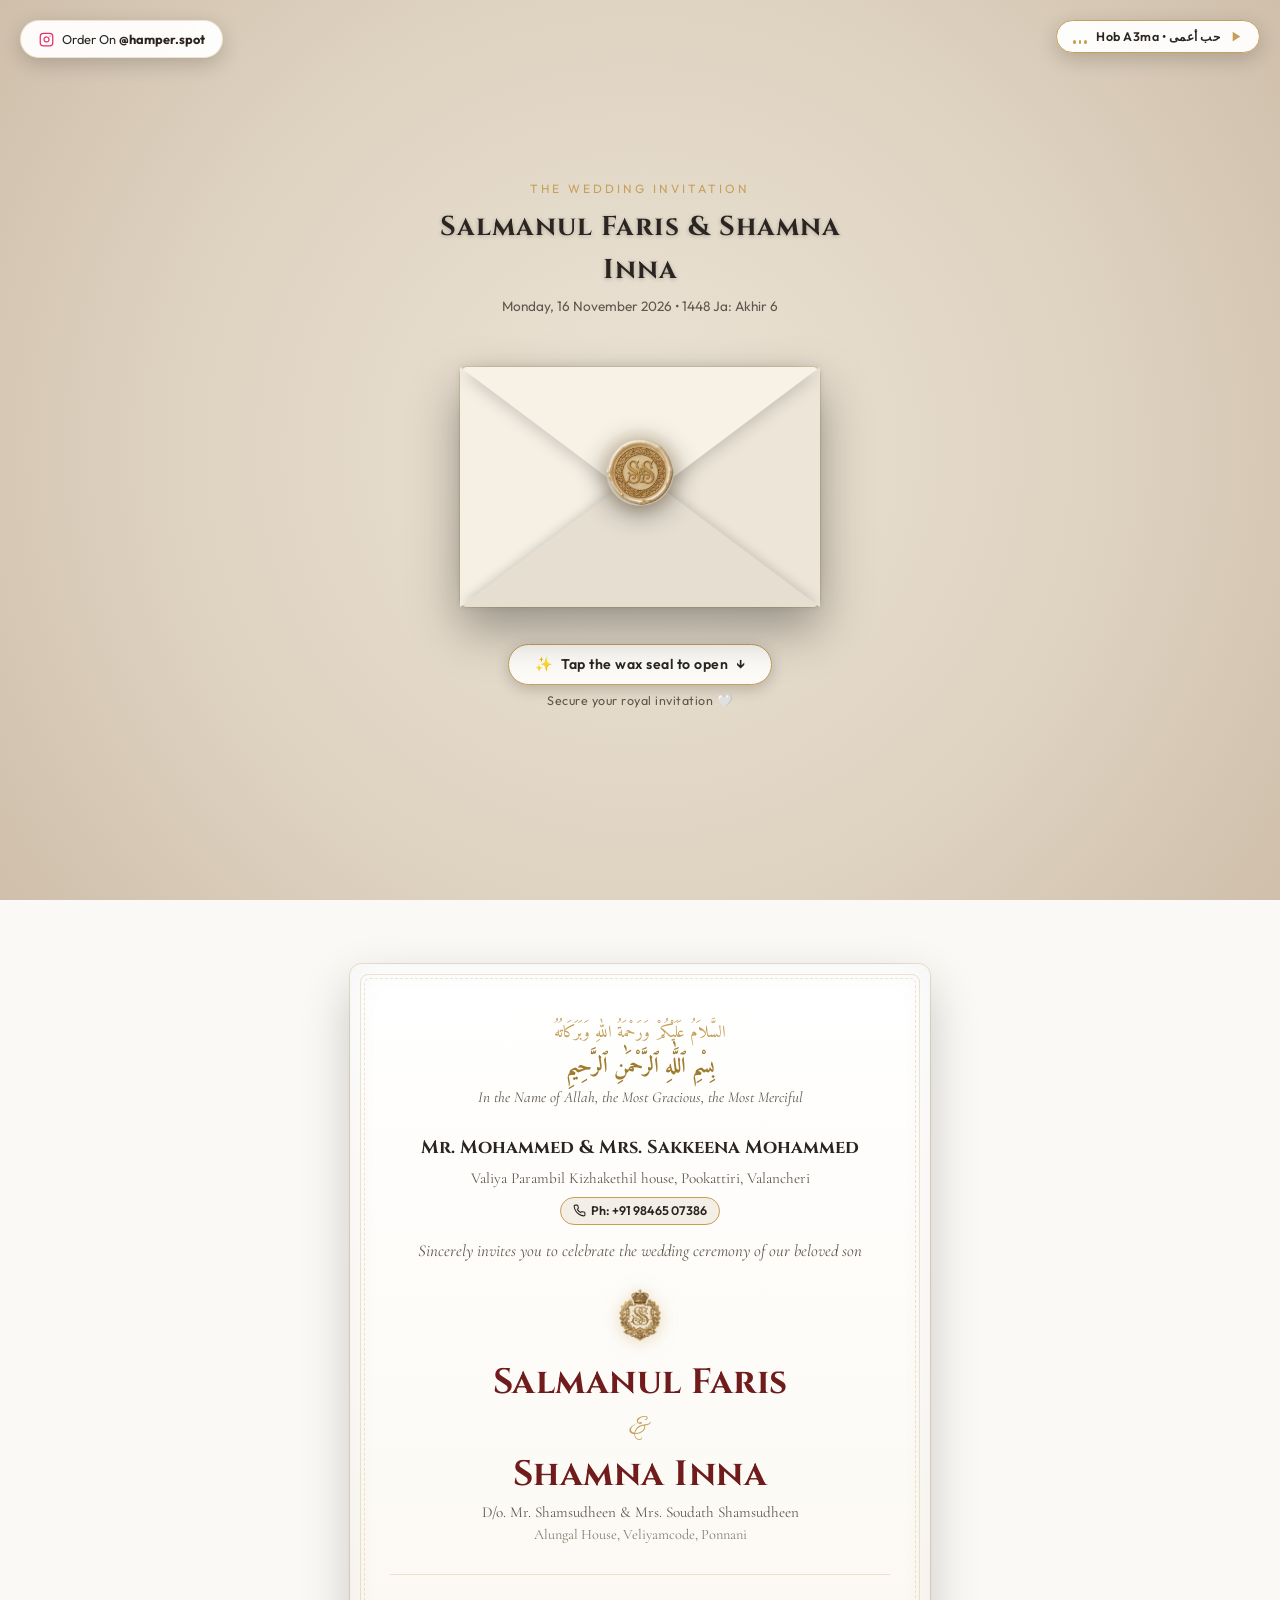
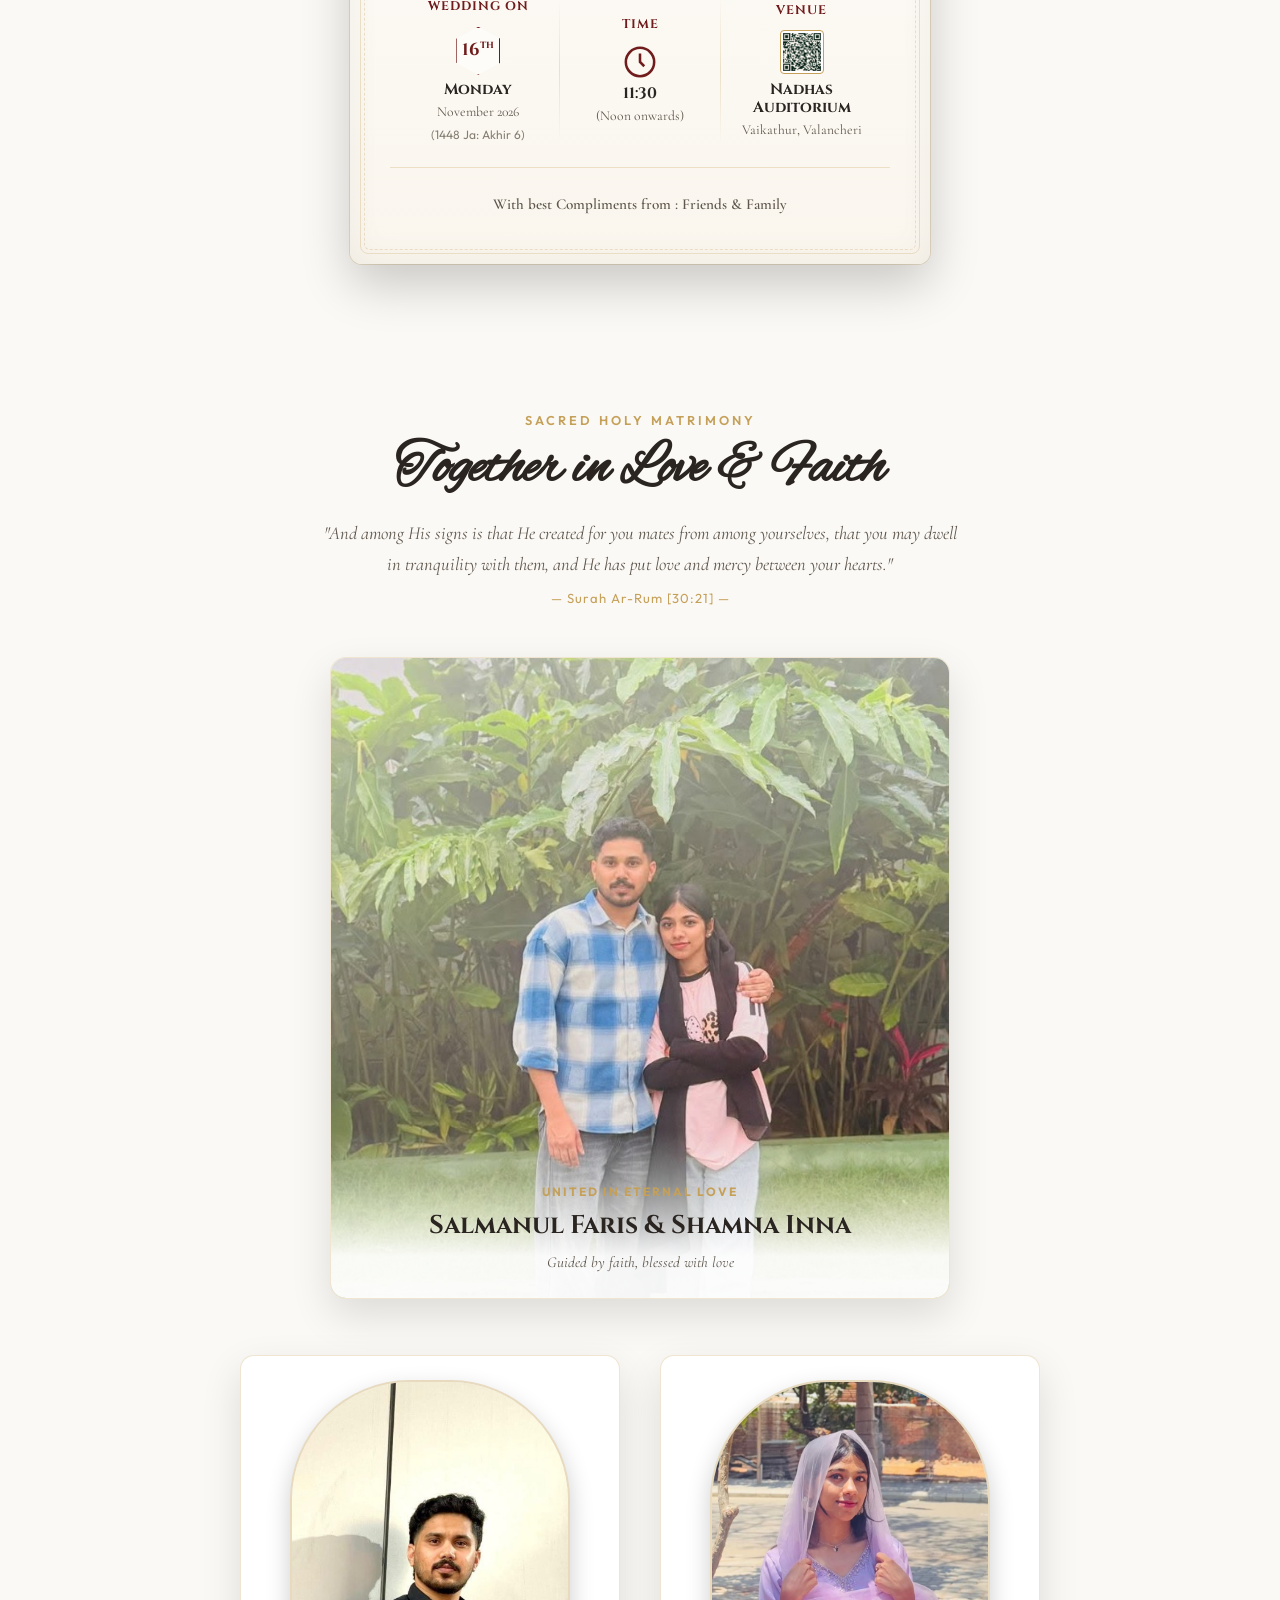
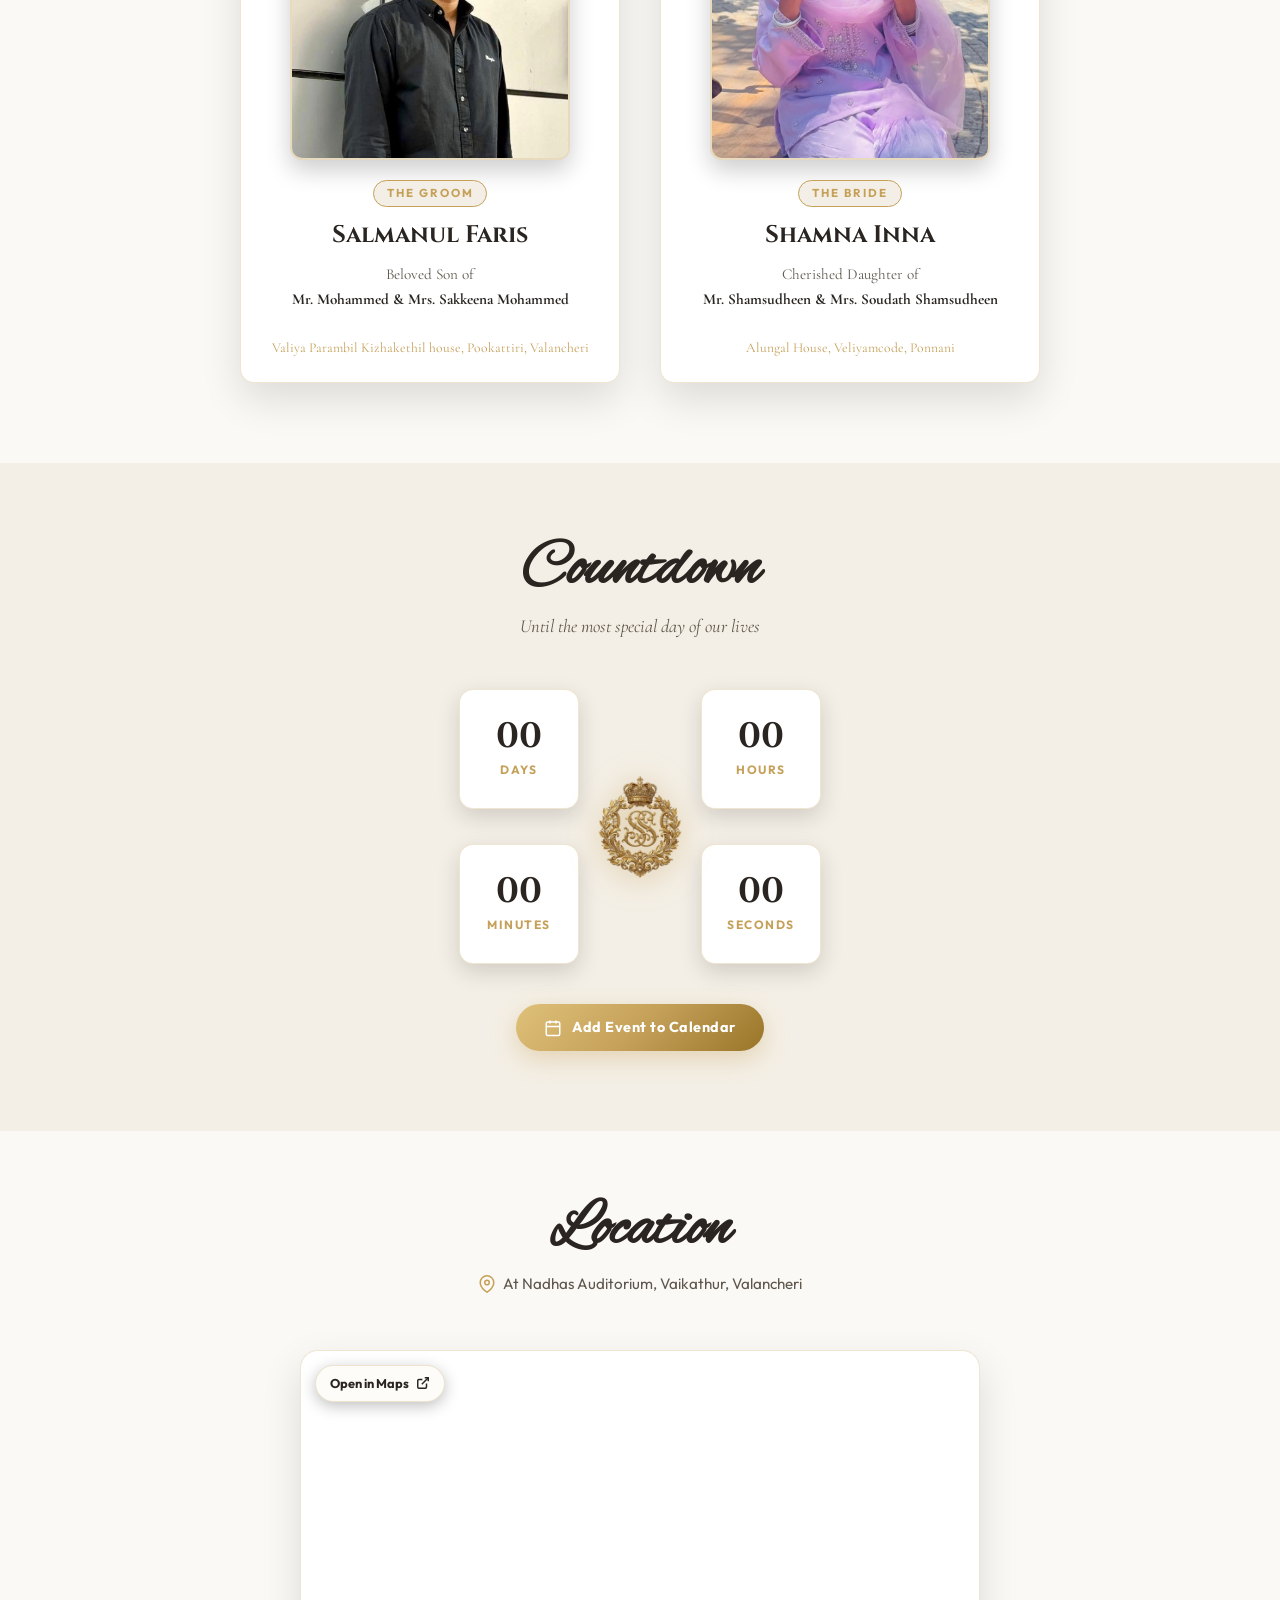
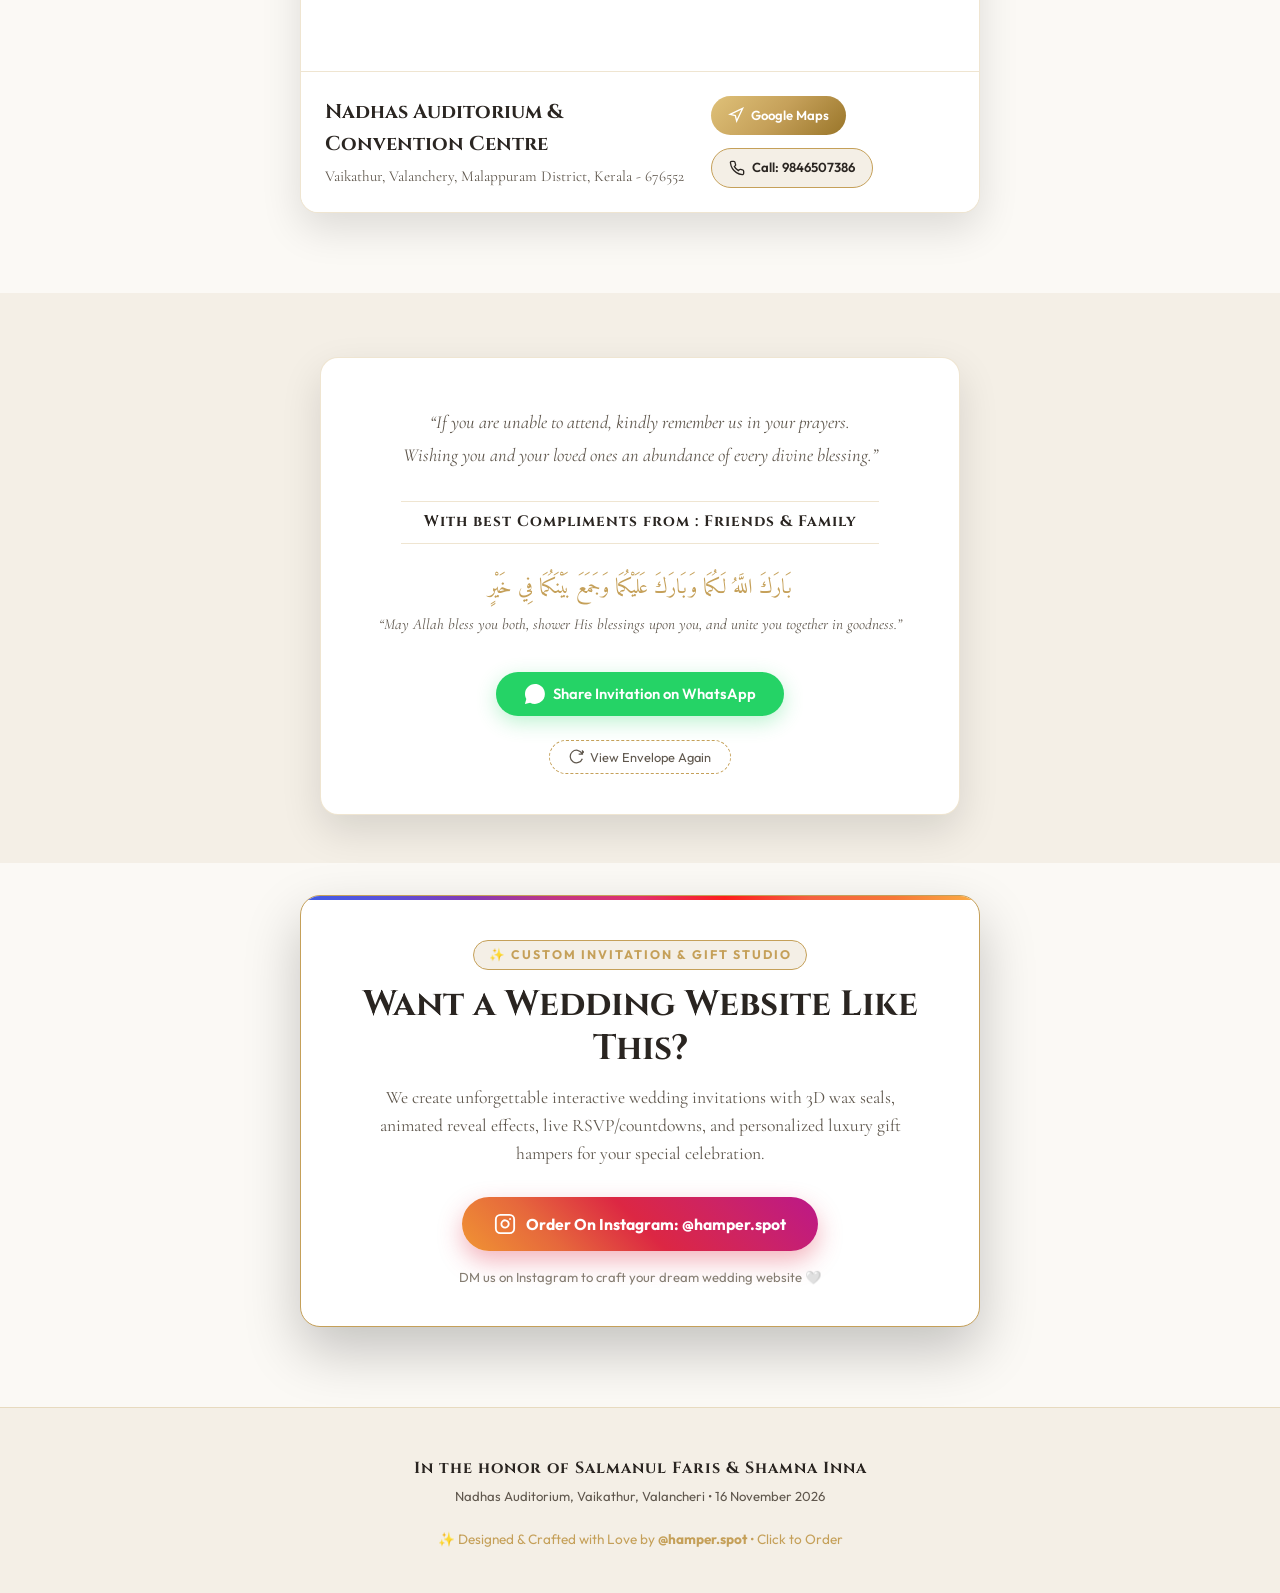
==== index.html @ 317e76af "Luxury Wedding Invitation - Salmanul Faris & Shamna Inna" ====
<!DOCTYPE html>
<html lang="en">
<head>
  <meta charset="UTF-8">
  <meta name="viewport" content="width=device-width, initial-scale=1.0">
  <title>Wedding Invitation | Salmanul Faris &amp; Shamna Inna</title>
  
  <!-- SEO & Social Sharing Meta Tags -->
  <meta name="description" content="You are cordially invited to celebrate the wedding ceremony of Salmanul Faris & Shamna Inna on Monday, 16 November 2026 at Nadhas Auditorium, Vaikathur, Valancheri.">
  <meta property="og:title" content="Wedding Invitation | Salmanul Faris & Shamna Inna">
  <meta property="og:description" content="Celebrate with us at Nadhas Auditorium, Vaikathur, Valancheri. Interactive envelope reveal, ceremony details, live countdown, and location directions.">
  <meta property="og:image" content="assets/images/couple.jpg">
  <meta property="og:type" content="website">

  <!-- Google Fonts Preconnect & Luxury Typography -->
  <link rel="preconnect" href="https://fonts.googleapis.com">
  <link rel="preconnect" href="https://fonts.gstatic.com" crossorigin>
  <link href="https://fonts.googleapis.com/css2?family=Alex+Brush&family=Amiri:ital,wght@0,400;0,700;1,400&family=Cinzel+Decorative:wght@400;700;900&family=Cinzel:wght@400;600;700;800;900&family=Cormorant+Garamond:ital,wght@0,400;0,500;0,600;0,700;1,400;1,600&family=Great+Vibes&family=Marcellus&family=Noto+Nastaliq+Urdu:wght@400;700&family=Outfit:wght@300;400;500;600;700&family=Pinyon+Script&display=swap" rel="stylesheet">

  <!-- Stylesheet -->
  <link rel="stylesheet" href="css/style.css">
</head>
<body>

  <!-- Floating Ambient Gold Shimmer Canvas -->
  <canvas id="particlesCanvas" aria-hidden="true"></canvas>

  <!-- Atmospheric Background Overlays (Warm Alabaster Linen Theme) -->
  <div class="ambient-backdrop" aria-hidden="true"></div>
  <div class="pattern-overlay" aria-hidden="true"></div>

  <!-- ==========================================================================
       1. REALISTIC 3D LUXURY ENVELOPE OPENING (MATCHING REEL DYKl_02oRou)
       ========================================================================== -->
  <div id="envelopeOverlay" class="envelope-overlay" role="dialog" aria-modal="true" aria-label="Interactive Wedding Envelope">
    <div class="envelope-stage">
      
      <!-- Subtle Floating Header Above Envelope -->
      <div class="envelope-top-prompt">
        <span class="envelope-tag">The Wedding Invitation</span>
        <h2 class="envelope-couple-names">Salmanul Faris &amp; Shamna Inna</h2>
        <p class="envelope-hijri-date">Monday, 16 November 2026 • 1448 Ja: Akhir 6</p>
      </div>

      <!-- 3D Envelope Wrapper -->
      <div class="envelope-wrapper" id="envelopeWrapper">
        <div class="envelope-box">
          <!-- Back Interior Lining -->
          <div class="envelope-lining">
            <div class="lining-pattern"></div>
          </div>

          <!-- The Inner Invitation Card (Peeks out & slides up when opened) -->
          <div class="envelope-card-slip" id="envelopeCardSlip">
            <div class="slip-crest">
              <img src="assets/images/royal_crest_gold.png" alt="Royal Crest" class="slip-crest-img">
            </div>
            <div class="slip-bismillah">بِسْمِ ٱللَّٰهِ ٱلرَّحْمَٰنِ ٱلرَّحِيمِ</div>
            <h3 class="slip-title">Save The Date</h3>
            <div class="slip-names">Salmanul Faris &amp; Shamna Inna</div>
            <div class="slip-date-badge">
              <span>Nov</span>
              <span class="slip-day">16</span>
              <span>2026</span>
            </div>
            <div class="slip-venue">Nadhas Auditorium • Valancheri</div>
          </div>

          <!-- Envelope Pocket (Left & Right Flaps) -->
          <div class="envelope-pocket-left"></div>
          <div class="envelope-pocket-right"></div>
          <div class="envelope-pocket-bottom"></div>

          <!-- Envelope Top Folding Flap (Rotates in 3D) -->
          <div class="envelope-flap" id="envelopeFlap"></div>

          <!-- Realistic 24K Gold & Pearlescent Wax Seal -->
          <button class="envelope-wax-seal" id="btnWaxSeal" type="button" aria-label="Tap to break seal and open invitation">
            <img src="assets/images/wax_seal.png" alt="Embossed Royal Monogram Wax Seal" class="wax-seal-img">
            <span class="wax-seal-glow"></span>
          </button>
        </div>
      </div>

      <!-- Call to Action Prompt Below Envelope -->
      <div class="envelope-bottom-cta">
        <button class="btn-tap-seal-action" id="btnTapSealText" type="button">
          <span class="tap-icon">✨</span>
          <span class="tap-text">Tap the wax seal to open</span>
          <span class="tap-arrow">↓</span>
        </button>
        <span class="envelope-sub-hint">Secure your royal invitation 🤍</span>
      </div>

    </div>
  </div>

  <!-- ==========================================================================
       ROYAL AUDIO ELEMENT (Hob A3ma / Bi Saraha)
       ========================================================================== -->
  <audio id="weddingAudio" loop preload="auto">
    <source src="assets/audio/hob-a3ma.webm" type="audio/webm">
    <source src="assets/audio/bi-saraha-clean.m4a" type="audio/mp4">
  </audio>



  <!-- ==========================================================================
       FLOATING CONTROLS: ORDER PILL (LEFT) & MUSIC PILL (RIGHT)
       ========================================================================== -->
  <!-- Top Left: Hamper Spot Order Badge -->
  <div class="floating-order-badge">
    <a 
      href="https://www.instagram.com/hamper.spot?xtok=aG1zZnZma3k3bDJi&utm_source=qr" 
      target="_blank" 
      rel="noopener noreferrer" 
      class="order-pill-btn"
      title="Order invitation websites & gift hampers on Instagram @hamper.spot"
    >
      <svg class="insta-icon" width="15" height="15" viewBox="0 0 24 24" fill="none" stroke="currentColor" stroke-width="2" stroke-linecap="round" stroke-linejoin="round">
        <rect x="2" y="2" width="20" height="20" rx="5" ry="5"></rect>
        <path d="M16 11.37A4 4 0 1 1 12.63 8 4 4 0 0 1 16 11.37z"></path>
        <line x1="17.5" y1="6.5" x2="17.51" y2="6.5"></line>
      </svg>
      <span class="order-text">Order On <strong>@hamper.spot</strong></span>
    </a>
  </div>

  <!-- Top Right: Floating Music Pill -->
  <div class="floating-controls">
    <button id="btnToggleMusic" class="music-pill-btn" type="button" aria-label="Toggle Music" title="Hob A3ma (حب أعمى)">
      <div class="music-equalizer-bars" aria-hidden="true">
        <span class="bar bar-1"></span>
        <span class="bar bar-2"></span>
        <span class="bar bar-3"></span>
      </div>
      <span class="music-track-name">Hob A3ma • حب أعمى</span>
      <span class="music-status-icon" aria-hidden="true">
        <svg class="icon-playing" width="13" height="13" viewBox="0 0 24 24" fill="none" stroke="currentColor" stroke-width="2.5" stroke-linecap="round" stroke-linejoin="round">
          <rect x="6" y="4" width="4" height="16"></rect>
          <rect x="14" y="4" width="4" height="16"></rect>
        </svg>
        <svg class="icon-paused" width="13" height="13" viewBox="0 0 24 24" fill="currentColor">
          <polygon points="5 3 19 12 5 21 5 3"></polygon>
        </svg>
      </span>
    </button>
  </div>

  <!-- ==========================================================================
       MAIN INVITATION CONTENT
       ========================================================================== -->
  <main class="main-content" id="mainContent">

    <!-- ----------------------------------------------------------------------
         2. HERO COVER SECTION (MATCHING REEL FRAME 4)
         ---------------------------------------------------------------------- -->
    <section class="hero-cover-section" id="heroCover">
      <div class="hero-cover-bg-image" aria-hidden="true"></div>
      <div class="hero-cover-vignette" aria-hidden="true"></div>

      <div class="hero-cover-content">
        <!-- Golden Baroque Crest Monogram (Intertwined S&S) -->
        <div class="hero-crest-wrapper">
          <img src="assets/images/royal_crest_gold.png" alt="Royal Baroque Crest Monogram S&S" class="hero-royal-crest-img">
        </div>

        <div class="hero-intro-script">The Wedding Celebration of</div>
        <h1 class="hero-couple-headline">
          <span class="name-groom">Salmanul Faris</span>
          <span class="ampersand">&amp;</span>
          <span class="name-bride">Shamna Inna</span>
        </h1>
        
        <p class="hero-date-line">Monday, November 16, 2026 • Nadhas Auditorium, Valancheri</p>

        <!-- Scroll Indicator matching the reel -->
        <div class="scroll-down-indicator" id="scrollIndicator">
          <span class="scroll-en-text">SCROLL TO CONTINUE</span>
          <span class="scroll-ar-text" lang="ar">اسحب للأسفل</span>
          <div class="scroll-chevron-bounce">
            <svg width="22" height="22" viewBox="0 0 24 24" fill="none" stroke="currentColor" stroke-width="2.2" stroke-linecap="round" stroke-linejoin="round">
              <polyline points="6 9 12 15 18 9"></polyline>
            </svg>
          </div>
        </div>
      </div>
    </section>

    <!-- ----------------------------------------------------------------------
         3. DECKLE-EDGED PARCHMENT INVITATION CARD (MATCHING REEL FRAMES 5 & 6)
         ---------------------------------------------------------------------- -->
    <section class="parchment-card-section" id="invitationDetails">
      <div class="parchment-container">
        
        <!-- The Floating Fine-Art Deckle Card -->
        <article class="deckle-parchment-card">
          <div class="deckle-card-border-ornament"></div>

          <!-- Bismillah Calligraphy -->
          <div class="parchment-header-bismillah">
            <div class="arabic-salam" lang="ar">السَّلاَمُ عَلَيْكُمْ وَرَحْمَةُ اللهِ وَبَرَكَاتُهُ</div>
            <div class="arabic-bismillah" lang="ar">بِسْمِ ٱللَّٰهِ ٱلرَّحْمَٰنِ ٱلرَّحِيمِ</div>
            <div class="bismillah-translation">In the Name of Allah, the Most Gracious, the Most Merciful</div>
          </div>

          <!-- Inviting Host / Parents -->
          <div class="parchment-host-block">
            <p class="parchment-host-parents">Mr. Mohammed &amp; Mrs. Sakkeena Mohammed</p>
            <p class="parchment-host-address">Valiya Parambil Kizhakethil house, Pookattiri, Valancheri</p>
            <a href="tel:+919846507386" class="parchment-phone-pill">
              <svg width="13" height="13" viewBox="0 0 24 24" fill="none" stroke="currentColor" stroke-width="2">
                <path d="M22 16.92v3a2 2 0 0 1-2.18 2 19.79 19.79 0 0 1-8.63-3.07 19.5 19.5 0 0 1-6-6 19.79 19.79 0 0 1-3.07-8.67A2 2 0 0 1 4.11 2h3a2 2 0 0 1 2 1.72 12.84 12.84 0 0 0 .7 2.81 2 2 0 0 1-.45 2.11L8.09 9.91a16 16 0 0 0 6 6l1.27-1.27a2 2 0 0 1 2.11-.45 12.84 12.84 0 0 0 2.81.7A2 2 0 0 1 22 16.92z"></path>
              </svg>
              <span>Ph: +91 98465 07386</span>
            </a>
            <p class="parchment-invite-sentence">
              Sincerely invites you to celebrate the wedding ceremony of our beloved son
            </p>
          </div>

          <!-- Golden Miniature Crest -->
          <div class="parchment-mini-crest">
            <img src="assets/images/royal_crest_gold.png" alt="Gold Crest" class="parchment-crest-icon">
          </div>

          <!-- Couple Names & Bride Parentage -->
          <div class="parchment-couple-block">
            <h2 class="parchment-groom-name">Salmanul Faris</h2>
            <div class="parchment-ampersand">&amp;</div>
            <h2 class="parchment-bride-name">Shamna Inna</h2>
            <p class="parchment-bride-parents">
              D/o. Mr. Shamsudheen &amp; Mrs. Soudath Shamsudheen<br>
              <span class="parchment-bride-address">Alungal House, Veliyamcode, Ponnani</span>
            </p>
          </div>

          <!-- 3-Column Event Details Box (Wedding On | Time | Venue) exactly from card -->
          <div class="parchment-details-grid">
            <div class="detail-column detail-col-date">
              <span class="detail-label">Wedding on</span>
              <div class="date-hexagon-badge">
                <span class="date-day-num">16<sup>th</sup></span>
              </div>
              <span class="detail-primary">Monday</span>
              <span class="detail-secondary">November 2026</span>
              <span class="detail-hijri">(1448 Ja: Akhir 6)</span>
            </div>

            <div class="detail-divider-v"></div>

            <div class="detail-column detail-col-time">
              <span class="detail-label">Time</span>
              <div class="time-clock-icon">
                <svg width="34" height="34" viewBox="0 0 24 24" fill="none" stroke="currentColor" stroke-width="1.8">
                  <circle cx="12" cy="12" r="10"></circle>
                  <polyline points="12 6 12 12 15 15"></polyline>
                </svg>
              </div>
              <span class="detail-primary">11:30</span>
              <span class="detail-secondary">(Noon onwards)</span>
            </div>

            <div class="detail-divider-v"></div>

            <div class="detail-column detail-col-venue">
              <span class="detail-label">Venue</span>
              <div class="venue-qr-thumbnail">
                <img src="assets/images/venue_qr.png" alt="Venue QR Code" class="mini-qr-img">
              </div>
              <span class="detail-primary">Nadhas Auditorium</span>
              <span class="detail-secondary">Vaikathur, Valancheri</span>
            </div>
          </div>

          <!-- Complimentary Footer line from print card -->
          <div class="parchment-compliments-footer">
            <span>With best Compliments from : Friends &amp; Family</span>
          </div>

          <!-- Botantical Leaf Sprigs Corner Flourish -->
          <div class="parchment-botanical-bot"></div>
        </article>

      </div>
    </section>

    <!-- ----------------------------------------------------------------------
         4. COUPLE GALLERY SECTION ("Together in Love & Faith" + Solo Portraits)
         ---------------------------------------------------------------------- -->
    <section class="couple-gallery-section" id="coupleGallery">
      <div class="section-container">
        
        <div class="section-heading-center">
          <span class="sub-label">Sacred Holy Matrimony</span>
          <h2 class="section-title-script">Together in Love &amp; Faith</h2>
          <p class="section-quran-verse">
            "And among His signs is that He created for you mates from among yourselves, that you may dwell in tranquility with them, and He has put love and mercy between your hearts."
            <span class="verse-ref">— Surah Ar-Rum [30:21] —</span>
          </p>
        </div>

        <!-- Featured Together Centerpiece -->
        <div class="featured-together-card">
          <div class="together-photo-frame">
            <img src="assets/images/couple.jpg" alt="Salmanul Faris &amp; Shamna Inna Together" class="together-photo">
            <div class="together-photo-overlay">
              <div class="overlay-badge">United in Eternal Love</div>
              <h3 class="overlay-couple-title">Salmanul Faris &amp; Shamna Inna</h3>
              <p class="overlay-blessing">Guided by faith, blessed with love</p>
            </div>
          </div>
        </div>

        <!-- Side-by-Side Solo Portraits -->
        <div class="solo-portraits-grid">
          
          <!-- Groom Portrait -->
          <div class="solo-portrait-card">
            <div class="portrait-arch-frame">
              <img src="assets/images/groom.jpg" alt="Salmanul Faris - The Groom" class="solo-photo">
            </div>
            <div class="solo-info">
              <span class="solo-role-badge">The Groom</span>
              <h3 class="solo-name">Salmanul Faris</h3>
              <p class="solo-parentage">
                Beloved Son of<br>
                <strong>Mr. Mohammed &amp; Mrs. Sakkeena Mohammed</strong><br>
                <span>Valiya Parambil Kizhakethil house, Pookattiri, Valancheri</span>
              </p>
            </div>
          </div>

          <!-- Bride Portrait -->
          <div class="solo-portrait-card">
            <div class="portrait-arch-frame">
              <img src="assets/images/bride.jpg" alt="Shamna Inna - The Bride" class="solo-photo">
            </div>
            <div class="solo-info">
              <span class="solo-role-badge">The Bride</span>
              <h3 class="solo-name">Shamna Inna</h3>
              <p class="solo-parentage">
                Cherished Daughter of<br>
                <strong>Mr. Shamsudheen &amp; Mrs. Soudath Shamsudheen</strong><br>
                <span>Alungal House, Veliyamcode, Ponnani</span>
              </p>
            </div>
          </div>

        </div>

      </div>
    </section>

    <!-- ----------------------------------------------------------------------
         5. COUNTDOWN SECTION (MATCHING REEL FRAME 7)
         ---------------------------------------------------------------------- -->
    <section class="countdown-section" id="countdownSection">
      <div class="section-container">
        
        <div class="section-heading-center">
          <h2 class="countdown-main-title">Countdown</h2>
          <p class="countdown-subtitle">Until the most special day of our lives</p>
        </div>

        <!-- Ornate Radial/Diamond Countdown Grid matching Reel Frame 7 -->
        <div class="countdown-radial-layout">
          
          <!-- Days -->
          <div class="countdown-node node-days">
            <div class="countdown-node-inner">
              <span class="countdown-num" id="timerDays">00</span>
              <span class="countdown-label">Days</span>
            </div>
          </div>

          <!-- Hours -->
          <div class="countdown-node node-hours">
            <div class="countdown-node-inner">
              <span class="countdown-num" id="timerHours">00</span>
              <span class="countdown-label">Hours</span>
            </div>
          </div>

          <!-- Center Golden Monogram Crest -->
          <div class="countdown-center-crest">
            <img src="assets/images/royal_crest_gold.png" alt="Royal Crest Emblem" class="countdown-crest-img">
          </div>

          <!-- Minutes -->
          <div class="countdown-node node-minutes">
            <div class="countdown-node-inner">
              <span class="countdown-num" id="timerMins">00</span>
              <span class="countdown-label">Minutes</span>
            </div>
          </div>

          <!-- Seconds -->
          <div class="countdown-node node-seconds">
            <div class="countdown-node-inner">
              <span class="countdown-num" id="timerSecs">00</span>
              <span class="countdown-label">Seconds</span>
            </div>
          </div>

        </div>

        <!-- Add to Calendar Action -->
        <div class="countdown-actions-center">
          <a id="btnCalendarDirect" href="#" target="_blank" rel="noopener noreferrer" class="btn-gold-action">
            <svg width="18" height="18" viewBox="0 0 24 24" fill="none" stroke="currentColor" stroke-width="2">
              <rect x="3" y="4" width="18" height="18" rx="2" ry="2"></rect>
              <line x1="16" y1="2" x2="16" y2="6"></line>
              <line x1="8" y1="2" x2="8" y2="6"></line>
              <line x1="3" y1="10" x2="21" y2="10"></line>
            </svg>
            <span>Add Event to Calendar</span>
          </a>
        </div>

      </div>
    </section>

    <!-- ----------------------------------------------------------------------
         6. LOCATION & VENUE SECTION (MATCHING REEL FRAME 8)
         ---------------------------------------------------------------------- -->
    <section class="location-section" id="locationSection">
      <div class="section-container">
        
        <div class="section-heading-center">
          <h2 class="location-main-title">Location</h2>
          <div class="location-pin-sub">
            <svg width="18" height="18" viewBox="0 0 24 24" fill="none" stroke="currentColor" stroke-width="2" class="loc-pin-icon">
              <path d="M21 10c0 7-9 13-9 13s-9-6-9-13a9 9 0 0 1 18 0z"></path>
              <circle cx="12" cy="10" r="3"></circle>
            </svg>
            <span class="venue-location-name">At Nadhas Auditorium, Vaikathur, Valancheri</span>
          </div>
        </div>

        <!-- Location Card matching the Reel -->
        <div class="location-card-container">
          
          <div class="location-map-card">
            <!-- Open in Maps floating badge -->
            <a href="https://www.google.com/maps/search/?api=1&query=Nadhas+Auditorium+Valanchery+Kerala" target="_blank" rel="noopener noreferrer" class="badge-open-maps">
              <span>Open in Maps</span>
              <svg width="14" height="14" viewBox="0 0 24 24" fill="none" stroke="currentColor" stroke-width="2.5">
                <path d="M18 13v6a2 2 0 0 1-2 2H5a2 2 0 0 1-2-2V8a2 2 0 0 1 2-2h6"></path>
                <polyline points="15 3 21 3 21 9"></polyline>
                <line x1="10" y1="14" x2="21" y2="3"></line>
              </svg>
            </a>

            <!-- Embedded Interactive Map -->
            <div class="map-iframe-wrapper">
              <iframe 
                title="Google Maps Location of Nadhas Auditorium Valanchery"
                src="https://maps.google.com/maps?q=Nadhas+Auditorium+Valanchery+Kerala&t=&z=15&ie=UTF8&iwloc=&output=embed"
                loading="lazy" 
                allowfullscreen>
              </iframe>
            </div>

            <div class="location-details-bar">
              <div class="location-text-col">
                <h3 class="loc-auditorium-title">Nadhas Auditorium &amp; Convention Centre</h3>
                <p class="loc-address-full">Vaikathur, Valanchery, Malappuram District, Kerala - 676552</p>
              </div>
              
              <div class="location-buttons-row">
                <a href="https://www.google.com/maps/search/?api=1&query=Nadhas+Auditorium+Valanchery+Kerala" target="_blank" rel="noopener noreferrer" class="btn-location-link btn-primary-maps">
                  <svg width="16" height="16" viewBox="0 0 24 24" fill="none" stroke="currentColor" stroke-width="2">
                    <polygon points="3 11 22 2 13 21 11 13 3 11"></polygon>
                  </svg>
                  <span>Google Maps</span>
                </a>

                <a href="tel:+919846507386" class="btn-location-link btn-secondary-call">
                  <svg width="16" height="16" viewBox="0 0 24 24" fill="none" stroke="currentColor" stroke-width="2">
                    <path d="M22 16.92v3a2 2 0 0 1-2.18 2 19.79 19.79 0 0 1-8.63-3.07 19.5 19.5 0 0 1-6-6 19.79 19.79 0 0 1-3.07-8.67A2 2 0 0 1 4.11 2h3a2 2 0 0 1 2 1.72 12.84 12.84 0 0 0 .7 2.81 2 2 0 0 1-.45 2.11L8.09 9.91a16 16 0 0 0 6 6l1.27-1.27a2 2 0 0 1 2.11-.45 12.84 12.84 0 0 0 2.81.7A2 2 0 0 1 22 16.92z"></path>
                  </svg>
                  <span>Call: 9846507386</span>
                </a>
              </div>
            </div>

          </div>

        </div>

      </div>
    </section>

    <!-- ----------------------------------------------------------------------
         7. CLOSING BLESSINGS & COMPLIMENTS (MATCHING REEL FRAME 8)
         ---------------------------------------------------------------------- -->
    <section class="closing-blessing-section" id="blessingsSection">
      <div class="section-container">
        
        <div class="closing-card">
          <p class="closing-tender-quote">
            “If you are unable to attend, kindly remember us in your prayers.<br>
            Wishing you and your loved ones an abundance of every divine blessing.”
          </p>

          <div class="closing-compliments-bar">
            <span>With best Compliments from : Friends &amp; Family</span>
          </div>

          <p class="closing-dua-arabic" lang="ar">
            بَارَكَ اللَّهُ لَكُمَا وَبَارَكَ عَلَيْكُمَا وَجَمَعَ بَيْنَكُمَا فِي خَيْرٍ
          </p>
          <p class="closing-dua-trans">
            “May Allah bless you both, shower His blessings upon you, and unite you together in goodness.”
          </p>

          <!-- WhatsApp Share Button -->
          <div class="closing-share-wrap">
            <button id="btnShareWhatsApp" class="btn-whatsapp-share" type="button">
              <svg width="20" height="20" viewBox="0 0 24 24" fill="currentColor">
                <path d="M12.031 6.172c-3.181 0-5.767 2.586-5.768 5.766-.001 1.298.38 2.27 1.019 3.287l-.582 2.128 2.182-.573c.978.58 1.911.928 3.145.929 3.178 0 5.767-2.587 5.768-5.766.001-3.187-2.575-5.77-5.764-5.771zm3.392 8.244c-.144.405-.837.774-1.17.824-.299.045-.677.063-1.092-.069-.252-.08-.575-.187-.988-.365-1.739-.751-2.874-2.502-2.961-2.617-.087-.116-.708-.94-.708-1.793s.448-1.273.607-1.446c.159-.173.346-.217.462-.217l.332.006c.106.005.249-.04.39.298.144.347.491 1.2.534 1.287.043.087.072.188.014.304-.058.116-.087.188-.173.289l-.26.304c-.087.086-.177.18-.076.354.101.174.449.741.964 1.201.662.591 1.221.774 1.394.86.174.086.275.072.376-.044.101-.116.433-.506.549-.68.116-.173.231-.145.39-.086s1.011.477 1.184.564.289.13.332.202c.045.072.045.419-.099.824zm-3.423-14.416c-6.627 0-12 5.373-12 12 0 2.159.57 4.184 1.564 5.938l-1.664 6.082 6.221-1.632c1.704.93 3.669 1.462 5.759 1.462 6.627 0 12-5.373 12-12s-5.373-12-12-12z"/>
              </svg>
              <span>Share Invitation on WhatsApp</span>
            </button>
          </div>

          <!-- Bottom Replay Envelope Button -->
          <div class="replay-envelope-wrap">
            <button id="btnReplayEnvelope" class="btn-replay-envelope" type="button">
              <svg width="15" height="15" viewBox="0 0 24 24" fill="none" stroke="currentColor" stroke-width="2">
                <path d="M21.5 2v6h-6M21.34 15.57a10 10 0 1 1-.57-8.38l5.67-5.19"/>
              </svg>
              <span>View Envelope Again</span>
            </button>
          </div>

          <!-- White Floral Watercolor Footer matching Reel -->
          <div class="closing-botanical-illustration" aria-hidden="true"></div>
        </div>

      </div>
    </section>

    <!-- ----------------------------------------------------------------------
         8. FEATURED ORDER BANNER: @HAMPER.SPOT
         ---------------------------------------------------------------------- -->
    <section class="order-feature-section" id="orderSection">
      <div class="section-container">
        
        <div class="order-feature-card">
          <div class="order-card-badge">✨ Custom Invitation &amp; Gift Studio</div>
          <h2 class="order-card-title">Want a Wedding Website Like This?</h2>
          <p class="order-card-desc">
            We create unforgettable interactive wedding invitations with 3D wax seals, animated reveal effects, live RSVP/countdowns, and personalized luxury gift hampers for your special celebration.
          </p>

          <a 
            href="https://www.instagram.com/hamper.spot?xtok=aG1zZnZma3k3bDJi&utm_source=qr" 
            target="_blank" 
            rel="noopener noreferrer" 
            class="btn-order-instagram"
            id="btnOrderHamperSpot"
          >
            <svg width="22" height="22" viewBox="0 0 24 24" fill="none" stroke="currentColor" stroke-width="2" stroke-linecap="round" stroke-linejoin="round">
              <rect x="2" y="2" width="20" height="20" rx="5" ry="5"></rect>
              <path d="M16 11.37A4 4 0 1 1 12.63 8 4 4 0 0 1 16 11.37z"></path>
              <line x1="17.5" y1="6.5" x2="17.51" y2="6.5"></line>
            </svg>
            <span>Order On Instagram: <strong>@hamper.spot</strong></span>
          </a>

          <p class="order-dm-hint">DM us on Instagram to craft your dream wedding website 🤍</p>
        </div>

      </div>
    </section>

    <!-- Footer Copyright & Credit -->
    <footer class="site-footer">
      <div class="footer-inner">
        <p class="footer-blessing">In the honor of Salmanul Faris &amp; Shamna Inna</p>
        <p class="footer-location">Nadhas Auditorium, Vaikathur, Valancheri • 16 November 2026</p>
        <div class="footer-instagram-wrap">
          <a href="https://www.instagram.com/hamper.spot?xtok=aG1zZnZma3k3bDJi&utm_source=qr" target="_blank" rel="noopener noreferrer" class="footer-instagram-link">
            <span>✨ Designed &amp; Crafted with Love by <strong>@hamper.spot</strong> • Click to Order</span>
          </a>
        </div>
      </div>
    </footer>

  </main>

  <!-- Interactive JavaScript Engine -->
  <script src="js/script.js"></script>
</body>
</html>
---- css/style.css ----
/* ==========================================================================
   Luxury Wedding Invitation - Complete Responsive Design Engine
   Salmanul Faris & Shamna Inna • Nadhas Auditorium, Valancheri
   Supports 5 Cohesive Luxury Palettes:
   1. Ivory (Warm Alabaster Linen & Champagne Gold - Reel DYKl_02oRou)
   2. Emerald (Royal Mughal Emerald & 24K Gold)
   3. Sapphire (Midnight Navy & Platinum Gold)
   4. Burgundy (Imperial Velvet Wine & Rose Gold)
   5. Sage (Mediterranean Herbal Olive & Antique Bronze)
   ========================================================================== */

/* --------------------------------------------------------------------------
   1. LUXURY COLOR PALETTES & THEME DEFINITIONS
   -------------------------------------------------------------------------- */
:root {
  --font-serif: 'Cinzel', 'Marcellus', 'Cormorant Garamond', serif;
  --font-body: 'Cormorant Garamond', Georgia, serif;
  --font-sans: 'Outfit', -apple-system, BlinkMacSystemFont, sans-serif;
  --font-script: 'Alex Brush', 'Great Vibes', 'Pinyon Script', cursive;
  --font-arabic: 'Amiri', 'Noto Nastaliq Urdu', serif;

  --ease-luxury: cubic-bezier(0.25, 1, 0.5, 1);
  --shadow-card: 0 16px 40px rgba(0, 0, 0, 0.12);
  --shadow-card-hover: 0 24px 55px rgba(0, 0, 0, 0.22);
  --shadow-gold: 0 8px 25px rgba(197, 160, 89, 0.35);
}

/* THEME 1: IVORY & CHAMPAGNE GOLD (DEFAULT REEL THEME) */
:root,
[data-theme="ivory"] {
  --bg-page: #fbf9f5;
  --bg-page-alt: #f4efe6;
  --bg-card: #ffffff;
  --bg-card-elevated: #fdfcf9;
  --bg-card-border: rgba(197, 160, 89, 0.28);
  
  --gold-primary: #c5a059;
  --gold-light: #eeddb7;
  --gold-shimmer: #fff9e6;
  --gold-dark: #8c6e2a;
  --gold-gradient: linear-gradient(135deg, #dfc179 0%, #c5a059 50%, #997529 100%);
  --gold-gradient-soft: linear-gradient(135deg, rgba(197, 160, 89, 0.12) 0%, rgba(197, 160, 89, 0.04) 100%);

  --text-primary: #2a2521;
  --text-secondary: #5f574d;
  --text-muted: #857d72;
  --text-gold: #9e7b2d;
  --text-burgundy: #701c1c;

  --envelope-bg: radial-gradient(circle at center, #ece4d6 0%, #ded2c0 60%, #cfbfab 100%);
  --envelope-box-bg: #ffffff;
  --envelope-lining-bg: #faf6ee;
  --envelope-flap-color: #f7f1e6;
  --envelope-pocket-left-color: #f5efe4;
  --envelope-pocket-right-color: #ede5d8;
  --envelope-pocket-bottom-color: #e6ded1;
  --seal-glow-color: rgba(197, 160, 89, 0.5);

  --ambient-bg: radial-gradient(circle at 50% 10%, rgba(255, 255, 255, 0.8) 0%, transparent 60%), radial-gradient(circle at 85% 55%, rgba(197, 160, 89, 0.06) 0%, transparent 50%), radial-gradient(circle at 15% 85%, rgba(197, 160, 89, 0.05) 0%, transparent 55%), linear-gradient(180deg, #fbf9f5 0%, #f5efe5 50%, #fbf9f5 100%);
  --hero-vignette: radial-gradient(circle at center, rgba(255, 255, 255, 0.45) 0%, rgba(251, 249, 245, 0.75) 75%), linear-gradient(180deg, rgba(251, 249, 245, 0.4) 0%, transparent 40%, #fbf9f5 100%);
  --deckle-card-bg: linear-gradient(180deg, #ffffff 0%, #fdfbf7 50%, #faf6ee 100%);
  --photo-overlay-bg: linear-gradient(180deg, transparent 0%, rgba(255, 255, 255, 0.95) 75%);
  --pill-bg: rgba(255, 255, 255, 0.95);
  --pill-color: #2a2521;
  --footer-bg: #f4efe6;
  --particle-rgb: 197, 160, 89;
}

/* THEME 2: ROYAL MUGHAL EMERALD & 24K GOLD */
[data-theme="emerald"] {
  --bg-page: #02140d;
  --bg-page-alt: #042217;
  --bg-card: #052618;
  --bg-card-elevated: #073522;
  --bg-card-border: rgba(223, 183, 70, 0.45);
  
  --gold-primary: #dfb746;
  --gold-light: #f7e8c6;
  --gold-shimmer: #fff5db;
  --gold-dark: #b89128;
  --gold-gradient: linear-gradient(135deg, #fbf2dc 0%, #dfb746 45%, #b68d2b 80%, #f6e6bf 100%);
  --gold-gradient-soft: linear-gradient(135deg, rgba(223, 183, 70, 0.16) 0%, rgba(223, 183, 70, 0.05) 100%);

  --text-primary: #f8faf8;
  --text-secondary: #c2d6ca;
  --text-muted: #8fa899;
  --text-gold: #f0cf78;
  --text-burgundy: #f0cf78;

  --envelope-bg: radial-gradient(circle at center, #073824 0%, #032014 65%, #01120a 100%);
  --envelope-box-bg: #073824;
  --envelope-lining-bg: #032014;
  --envelope-flap-color: #0b4f34;
  --envelope-pocket-left-color: #08402a;
  --envelope-pocket-right-color: #063422;
  --envelope-pocket-bottom-color: #04281a;
  --seal-glow-color: rgba(223, 183, 70, 0.7);

  --ambient-bg: radial-gradient(circle at 50% 15%, rgba(16, 78, 52, 0.45) 0%, transparent 60%), radial-gradient(circle at 85% 65%, rgba(223, 183, 70, 0.12) 0%, transparent 50%), radial-gradient(circle at 15% 85%, rgba(10, 48, 32, 0.6) 0%, transparent 55%), linear-gradient(180deg, #02110a 0%, #051d13 50%, #020f08 100%);
  --hero-vignette: radial-gradient(circle at center, rgba(0, 0, 0, 0.25) 0%, rgba(2, 20, 13, 0.85) 85%), linear-gradient(180deg, rgba(2, 20, 13, 0.6) 0%, transparent 40%, #02140d 100%);
  --deckle-card-bg: linear-gradient(180deg, #073322 0%, #042417 50%, #02170f 100%);
  --photo-overlay-bg: linear-gradient(180deg, transparent 0%, rgba(2, 20, 13, 0.96) 75%);
  --pill-bg: rgba(6, 33, 22, 0.94);
  --pill-color: #f8faf8;
  --footer-bg: #010d08;
  --particle-rgb: 223, 183, 70;
}

/* THEME 3: ROYAL MIDNIGHT SAPPHIRE & PLATINUM GOLD */
[data-theme="sapphire"] {
  --bg-page: #020d18;
  --bg-page-alt: #04182b;
  --bg-card: #061e36;
  --bg-card-elevated: #092c4f;
  --bg-card-border: rgba(212, 175, 55, 0.45);
  
  --gold-primary: #d4af37;
  --gold-light: #f5ecc7;
  --gold-shimmer: #ffffff;
  --gold-dark: #aa861c;
  --gold-gradient: linear-gradient(135deg, #fbf4db 0%, #d4af37 45%, #a6811a 80%, #faefcf 100%);
  --gold-gradient-soft: linear-gradient(135deg, rgba(212, 175, 55, 0.16) 0%, rgba(212, 175, 55, 0.05) 100%);

  --text-primary: #f6faff;
  --text-secondary: #bad0e4;
  --text-muted: #8aa4bc;
  --text-gold: #edd88d;
  --text-burgundy: #f1d478;

  --envelope-bg: radial-gradient(circle at center, #0a2d52 0%, #041b33 65%, #010e1c 100%);
  --envelope-box-bg: #082847;
  --envelope-lining-bg: #041a30;
  --envelope-flap-color: #0d3866;
  --envelope-pocket-left-color: #0b2f57;
  --envelope-pocket-right-color: #082647;
  --envelope-pocket-bottom-color: #051e38;
  --seal-glow-color: rgba(212, 175, 55, 0.7);

  --ambient-bg: radial-gradient(circle at 50% 15%, rgba(14, 46, 82, 0.45) 0%, transparent 60%), radial-gradient(circle at 85% 65%, rgba(212, 175, 55, 0.12) 0%, transparent 50%), radial-gradient(circle at 15% 85%, rgba(8, 28, 52, 0.6) 0%, transparent 55%), linear-gradient(180deg, #010810 0%, #041424 50%, #010810 100%);
  --hero-vignette: radial-gradient(circle at center, rgba(0, 0, 0, 0.25) 0%, rgba(2, 13, 24, 0.85) 85%), linear-gradient(180deg, rgba(2, 13, 24, 0.6) 0%, transparent 40%, #020d18 100%);
  --deckle-card-bg: linear-gradient(180deg, #092c4f 0%, #051d36 50%, #021121 100%);
  --photo-overlay-bg: linear-gradient(180deg, transparent 0%, rgba(2, 13, 24, 0.96) 75%);
  --pill-bg: rgba(6, 26, 45, 0.94);
  --pill-color: #f6faff;
  --footer-bg: #010810;
  --particle-rgb: 212, 175, 55;
}

/* THEME 4: IMPERIAL VELVET BURGUNDY & ROSE GOLD */
[data-theme="burgundy"] {
  --bg-page: #160307;
  --bg-page-alt: #26060e;
  --bg-card: #270710;
  --bg-card-elevated: #3a0b18;
  --bg-card-border: rgba(226, 174, 134, 0.45);
  
  --gold-primary: #e2ae86;
  --gold-light: #fceddc;
  --gold-shimmer: #ffffff;
  --gold-dark: #b87a4c;
  --gold-gradient: linear-gradient(135deg, #fceddc 0%, #e2ae86 45%, #b57648 80%, #fbe8d5 100%);
  --gold-gradient-soft: linear-gradient(135deg, rgba(226, 174, 134, 0.16) 0%, rgba(226, 174, 134, 0.05) 100%);

  --text-primary: #fdf5f6;
  --text-secondary: #dbc0c4;
  --text-muted: #ad8a90;
  --text-gold: #f2cca9;
  --text-burgundy: #f7bda3;

  --envelope-bg: radial-gradient(circle at center, #3d0b17 0%, #24050d 65%, #120106 100%);
  --envelope-box-bg: #330813;
  --envelope-lining-bg: #20040a;
  --envelope-flap-color: #4f101f;
  --envelope-pocket-left-color: #3d0b17;
  --envelope-pocket-right-color: #330813;
  --envelope-pocket-bottom-color: #29060f;
  --seal-glow-color: rgba(226, 174, 134, 0.7);

  --ambient-bg: radial-gradient(circle at 50% 15%, rgba(77, 13, 29, 0.45) 0%, transparent 60%), radial-gradient(circle at 85% 65%, rgba(226, 174, 134, 0.12) 0%, transparent 50%), radial-gradient(circle at 15% 85%, rgba(45, 6, 15, 0.6) 0%, transparent 55%), linear-gradient(180deg, #100104 0%, #20040a 50%, #100104 100%);
  --hero-vignette: radial-gradient(circle at center, rgba(0, 0, 0, 0.25) 0%, rgba(22, 3, 7, 0.85) 85%), linear-gradient(180deg, rgba(22, 3, 7, 0.6) 0%, transparent 40%, #160307 100%);
  --deckle-card-bg: linear-gradient(180deg, #380b17 0%, #26060f 50%, #160207 100%);
  --photo-overlay-bg: linear-gradient(180deg, transparent 0%, rgba(22, 3, 7, 0.96) 75%);
  --pill-bg: rgba(36, 8, 15, 0.94);
  --pill-color: #fdf5f6;
  --footer-bg: #0d0104;
  --particle-rgb: 226, 174, 134;
}

/* THEME 5: MEDITERRANEAN SAGE & SANDSTONE BRONZE */
[data-theme="sage"] {
  --bg-page: #edf3ed;
  --bg-page-alt: #dde6dd;
  --bg-card: #f9fbf9;
  --bg-card-elevated: #ffffff;
  --bg-card-border: rgba(100, 135, 107, 0.4);
  
  --gold-primary: #b08d40;
  --gold-light: #e8d7ad;
  --gold-shimmer: #fffaf0;
  --gold-dark: #70551e;
  --gold-gradient: linear-gradient(135deg, #ebdcba 0%, #b08d40 45%, #7a5c1a 80%, #faeed0 100%);
  --gold-gradient-soft: linear-gradient(135deg, rgba(176, 141, 64, 0.12) 0%, rgba(176, 141, 64, 0.04) 100%);

  --text-primary: #1a291d;
  --text-secondary: #3f5443;
  --text-muted: #667c69;
  --text-gold: #826420;
  --text-burgundy: #592020;

  --envelope-bg: radial-gradient(circle at center, #d5e2d5 0%, #c2d4c2 60%, #acc2ac 100%);
  --envelope-box-bg: #e2ede2;
  --envelope-lining-bg: #d9e6d9;
  --envelope-flap-color: #cedece;
  --envelope-pocket-left-color: #c5d6c5;
  --envelope-pocket-right-color: #bccdbc;
  --envelope-pocket-bottom-color: #b2c3b2;
  --seal-glow-color: rgba(176, 141, 64, 0.5);

  --ambient-bg: radial-gradient(circle at 50% 10%, rgba(255, 255, 255, 0.8) 0%, transparent 60%), radial-gradient(circle at 85% 55%, rgba(100, 135, 107, 0.12) 0%, transparent 50%), radial-gradient(circle at 15% 85%, rgba(100, 135, 107, 0.1) 0%, transparent 55%), linear-gradient(180deg, #edf3ed 0%, #e0ece0 50%, #edf3ed 100%);
  --hero-vignette: radial-gradient(circle at center, rgba(255, 255, 255, 0.45) 0%, rgba(237, 243, 237, 0.75) 75%), linear-gradient(180deg, rgba(237, 243, 237, 0.4) 0%, transparent 40%, #edf3ed 100%);
  --deckle-card-bg: linear-gradient(180deg, #ffffff 0%, #f7faf7 50%, #ebf1eb 100%);
  --photo-overlay-bg: linear-gradient(180deg, transparent 0%, rgba(237, 243, 237, 0.96) 75%);
  --pill-bg: rgba(255, 255, 255, 0.95);
  --pill-color: #1a291d;
  --footer-bg: #dde6dd;
  --particle-rgb: 176, 141, 64;
}

/* --------------------------------------------------------------------------
   2. GLOBAL BASE STYLES & RESETS
   -------------------------------------------------------------------------- */
*, *::before, *::after {
  margin: 0;
  padding: 0;
  box-sizing: border-box;
}

html {
  scroll-behavior: smooth;
  font-size: 16px;
  background-color: var(--bg-page);
  color: var(--text-primary);
  overflow-x: hidden;
  transition: background-color 0.6s ease, color 0.6s ease;
}

body {
  font-family: var(--font-body);
  line-height: 1.6;
  background-color: var(--bg-page);
  min-height: 100vh;
  position: relative;
  overflow-x: hidden;
  -webkit-font-smoothing: antialiased;
  transition: background-color 0.6s ease;
}

#particlesCanvas {
  position: fixed;
  inset: 0;
  width: 100%;
  height: 100%;
  pointer-events: none;
  z-index: 1;
  opacity: 0.65;
}

.ambient-backdrop {
  position: fixed;
  inset: 0;
  background: var(--ambient-bg);
  pointer-events: none;
  z-index: 0;
  transition: background 0.6s ease;
}

.pattern-overlay {
  position: fixed;
  inset: 0;
  background-image: radial-gradient(var(--bg-card-border) 1px, transparent 0);
  background-size: 28px 28px;
  opacity: 0.35;
  pointer-events: none;
  z-index: 0;
  transition: opacity 0.6s ease;
}

/* --------------------------------------------------------------------------
   3. LUXURY 3D ENVELOPE OVERLAY (INTERACTIVE INTRO)
   -------------------------------------------------------------------------- */
.envelope-overlay {
  position: fixed;
  inset: 0;
  z-index: 9999;
  background: var(--envelope-bg);
  display: flex;
  align-items: center;
  justify-content: center;
  padding: 1.5rem;
  transition: opacity 1s var(--ease-luxury), transform 1s var(--ease-luxury), visibility 1s, background 0.6s ease;
  overflow: hidden;
}

.envelope-overlay.opened {
  opacity: 0;
  visibility: hidden;
  pointer-events: none;
  transform: scale(1.08);
}

.envelope-stage {
  display: flex;
  flex-direction: column;
  align-items: center;
  max-width: 440px;
  width: 100%;
  text-align: center;
  position: relative;
  z-index: 2;
}

.envelope-top-prompt {
  margin-bottom: 1.6rem;
  animation: fadeInDown 1s ease-out;
}

.envelope-tag {
  display: inline-block;
  font-family: var(--font-sans);
  font-size: 0.75rem;
  text-transform: uppercase;
  letter-spacing: 3px;
  color: var(--gold-primary);
  margin-bottom: 0.4rem;
}

.envelope-couple-names {
  font-family: var(--font-serif);
  font-size: 1.7rem;
  font-weight: 700;
  letter-spacing: 1px;
  color: var(--text-primary);
  margin-bottom: 0.25rem;
  text-shadow: 0 1px 4px rgba(0, 0, 0, 0.25);
}

.envelope-hijri-date {
  font-family: var(--font-sans);
  font-size: 0.85rem;
  color: var(--text-secondary);
}

/* Envelope Container */
.envelope-wrapper {
  perspective: 1200px;
  width: 320px;
  height: 220px;
  margin: 1.5rem auto 1.8rem;
  position: relative;
  cursor: pointer;
  user-select: none;
}

@media (min-width: 480px) {
  .envelope-wrapper {
    width: 360px;
    height: 240px;
  }
}

.envelope-box {
  width: 100%;
  height: 100%;
  position: relative;
  background: var(--envelope-box-bg);
  border-radius: 8px;
  box-shadow: 
    0 22px 50px rgba(0, 0, 0, 0.35),
    0 0 0 1px var(--bg-card-border),
    inset 0 0 40px rgba(0, 0, 0, 0.05);
  transform-style: preserve-3d;
  transition: transform 0.4s ease, box-shadow 0.4s ease, background 0.6s ease;
}

.envelope-wrapper:hover .envelope-box {
  transform: translateY(-4px);
  box-shadow: 
    0 28px 60px rgba(0, 0, 0, 0.4),
    0 0 0 1.5px var(--gold-primary),
    0 0 25px var(--seal-glow-color);
}

/* Interior Lining */
.envelope-lining {
  position: absolute;
  inset: 4px;
  background: var(--envelope-lining-bg);
  border-radius: 6px;
  overflow: hidden;
  z-index: 1;
  transition: background 0.6s ease;
}

.lining-pattern {
  width: 100%;
  height: 100%;
  opacity: 0.18;
  background-image: 
    radial-gradient(var(--gold-primary) 1px, transparent 1px),
    radial-gradient(var(--gold-primary) 1px, transparent 1px);
  background-size: 16px 16px;
  background-position: 0 0, 8px 8px;
}

/* Inner Invitation Card Slip */
.envelope-card-slip {
  position: absolute;
  top: 10px;
  left: 14px;
  right: 14px;
  height: 195px;
  background: var(--bg-card-elevated);
  border-radius: 6px;
  padding: 1rem 0.8rem;
  display: flex;
  flex-direction: column;
  align-items: center;
  justify-content: center;
  box-shadow: 0 8px 24px rgba(0, 0, 0, 0.25);
  border: 1px solid var(--bg-card-border);
  z-index: 2;
  transition: transform 1.2s cubic-bezier(0.34, 1.3, 0.64, 1), background 0.6s ease;
  transform: translateY(0);
}

.envelope-wrapper.is-opening .envelope-card-slip {
  transform: translateY(-110px) scale(1.04);
  box-shadow: 0 20px 40px rgba(0, 0, 0, 0.35);
}

.slip-crest-img {
  width: 38px;
  height: 38px;
  object-fit: contain;
  margin-bottom: 0.2rem;
  filter: drop-shadow(0 2px 8px var(--seal-glow-color));
}

.slip-bismillah {
  font-family: var(--font-arabic);
  font-size: 0.95rem;
  color: var(--gold-primary);
  margin-bottom: 0.15rem;
}

.slip-title {
  font-family: var(--font-script);
  font-size: 1.35rem;
  color: var(--text-primary);
  line-height: 1.1;
}

.slip-names {
  font-family: var(--font-serif);
  font-size: 0.85rem;
  font-weight: 700;
  color: var(--text-burgundy);
  letter-spacing: 0.5px;
  margin: 0.2rem 0;
}

.slip-date-badge {
  display: inline-flex;
  align-items: center;
  gap: 0.35rem;
  background: var(--bg-page-alt);
  padding: 0.15rem 0.6rem;
  border-radius: 20px;
  font-family: var(--font-sans);
  font-size: 0.72rem;
  font-weight: 600;
  color: var(--text-primary);
  border: 1px solid var(--bg-card-border);
}

.slip-day {
  font-size: 0.95rem;
  font-weight: 700;
  color: var(--text-burgundy);
}

.slip-venue {
  font-family: var(--font-sans);
  font-size: 0.68rem;
  color: var(--text-muted);
  margin-top: 0.35rem;
}

/* Pocket Flaps with Theme Variables */
.envelope-pocket-left {
  position: absolute;
  bottom: 0;
  left: 0;
  width: 0;
  height: 0;
  border-style: solid;
  border-width: 110px 0 110px 160px;
  border-color: transparent transparent transparent var(--envelope-pocket-left-color);
  z-index: 3;
  filter: drop-shadow(2px 0 3px rgba(0,0,0,0.12));
  transition: border-color 0.6s ease;
}

@media (min-width: 480px) {
  .envelope-pocket-left {
    border-width: 120px 0 120px 180px;
  }
}

.envelope-pocket-right {
  position: absolute;
  bottom: 0;
  right: 0;
  width: 0;
  height: 0;
  border-style: solid;
  border-width: 110px 160px 110px 0;
  border-color: transparent var(--envelope-pocket-right-color) transparent transparent;
  z-index: 3;
  filter: drop-shadow(-2px 0 3px rgba(0,0,0,0.12));
  transition: border-color 0.6s ease;
}

@media (min-width: 480px) {
  .envelope-pocket-right {
    border-width: 120px 180px 120px 0;
  }
}

.envelope-pocket-bottom {
  position: absolute;
  bottom: 0;
  left: 0;
  width: 0;
  height: 0;
  border-style: solid;
  border-width: 0 160px 125px 160px;
  border-color: transparent transparent var(--envelope-pocket-bottom-color) transparent;
  border-bottom-left-radius: 8px;
  border-bottom-right-radius: 8px;
  z-index: 4;
  filter: drop-shadow(0 -3px 5px rgba(0,0,0,0.14));
  transition: border-color 0.6s ease;
}

@media (min-width: 480px) {
  .envelope-pocket-bottom {
    border-width: 0 180px 135px 180px;
  }
}

/* Folding Flap (3D Flip) */
.envelope-flap {
  position: absolute;
  top: 0;
  left: 0;
  width: 0;
  height: 0;
  border-style: solid;
  border-width: 125px 160px 0 160px;
  border-color: var(--envelope-flap-color) transparent transparent transparent;
  border-top-left-radius: 8px;
  border-top-right-radius: 8px;
  transform-origin: top center;
  transition: transform 1.2s cubic-bezier(0.4, 0, 0.2, 1), z-index 0.2s 0.4s, border-color 0.6s ease;
  z-index: 5;
  filter: drop-shadow(0 4px 8px rgba(0,0,0,0.18));
}

@media (min-width: 480px) {
  .envelope-flap {
    border-width: 135px 180px 0 180px;
  }
}

.envelope-wrapper.is-opening .envelope-flap {
  transform: rotateX(180deg);
  z-index: 1;
}

/* 3D Wax Seal Button */
.envelope-wax-seal {
  position: absolute;
  top: 95px;
  left: 50%;
  transform: translate(-50%, -50%);
  width: 72px;
  height: 72px;
  border: none;
  background: transparent;
  cursor: pointer;
  z-index: 6;
  outline: none;
  transition: transform 0.6s cubic-bezier(0.34, 1.56, 0.64, 1), opacity 0.5s ease;
}

@media (min-width: 480px) {
  .envelope-wax-seal {
    top: 105px;
    width: 80px;
    height: 80px;
  }
}

.wax-seal-img {
  width: 100%;
  height: 100%;
  object-fit: contain;
  filter: drop-shadow(0 6px 14px rgba(0, 0, 0, 0.45));
  transition: transform 0.3s ease, filter 0.3s ease;
}

.wax-seal-glow {
  position: absolute;
  inset: -6px;
  border-radius: 50%;
  background: radial-gradient(circle, var(--seal-glow-color) 0%, transparent 70%);
  animation: pulseSealGlow 2.4s infinite ease-in-out;
  pointer-events: none;
}

.envelope-wrapper:hover .envelope-wax-seal .wax-seal-img {
  transform: scale(1.08) rotate(3deg);
  filter: drop-shadow(0 8px 20px var(--seal-glow-color));
}

.envelope-wrapper.is-opening .envelope-wax-seal {
  transform: translate(-50%, -100px) scale(0.9);
  opacity: 0;
  pointer-events: none;
}

/* Call to Action Prompt Below Envelope */
.envelope-bottom-cta {
  display: flex;
  flex-direction: column;
  align-items: center;
  gap: 0.4rem;
  margin-top: 0.5rem;
}

.btn-tap-seal-action {
  background: var(--bg-card-elevated);
  border: 1px solid var(--gold-primary);
  color: var(--text-primary);
  padding: 0.65rem 1.6rem;
  border-radius: 30px;
  font-family: var(--font-sans);
  font-size: 0.88rem;
  font-weight: 600;
  letter-spacing: 0.5px;
  cursor: pointer;
  display: inline-flex;
  align-items: center;
  gap: 0.5rem;
  box-shadow: 0 4px 15px rgba(0, 0, 0, 0.2);
  transition: all 0.3s ease;
}

.btn-tap-seal-action:hover {
  background: var(--gold-primary);
  color: #ffffff;
  border-color: var(--gold-primary);
  transform: translateY(-2px);
  box-shadow: 0 8px 25px var(--seal-glow-color);
}

.tap-arrow {
  animation: bounceSubtle 1.5s infinite;
}

.envelope-sub-hint {
  font-family: var(--font-sans);
  font-size: 0.78rem;
  color: var(--text-secondary);
  letter-spacing: 0.5px;
  margin-bottom: 0.8rem;
}

/* Color Options Switcher on Envelope Screen */
.envelope-color-options {
  display: flex;
  flex-direction: column;
  align-items: center;
  gap: 0.5rem;
  margin-top: 0.4rem;
  width: 100%;
}

.env-colors-title {
  font-family: var(--font-sans);
  font-size: 0.8rem;
  font-weight: 700;
  color: var(--text-primary);
  letter-spacing: 0.5px;
}

.env-swatches-list {
  display: flex;
  align-items: center;
  justify-content: center;
  gap: 0.4rem;
  flex-wrap: wrap;
  max-width: 380px;
}

.env-swatches-list .theme-select-btn {
  width: auto;
  padding: 0.35rem 0.65rem;
  background: var(--bg-card-elevated);
  border: 1px solid var(--bg-card-border);
  border-radius: 20px;
  font-size: 0.75rem;
  font-weight: 600;
  display: inline-flex;
  align-items: center;
  gap: 0.35rem;
  box-shadow: 0 3px 10px rgba(0, 0, 0, 0.15);
  color: var(--text-primary);
  transition: all 0.2s ease;
}

.env-swatches-list .theme-select-btn:hover {
  background: var(--bg-card);
  border-color: var(--gold-primary);
  transform: translateY(-2px);
}

.env-swatches-list .theme-select-btn.active {
  background: var(--gold-primary);
  color: #ffffff;
  border-color: var(--gold-primary);
  box-shadow: 0 4px 15px var(--seal-glow-color);
}

.env-swatches-list .theme-select-btn.active .swatch-circle {
  border-color: #ffffff;
  transform: scale(1.15);
}

/* --------------------------------------------------------------------------
   4. PERSISTENT BOTTOM PALETTE DOCK (ALWAYS VISIBLE & FULLY RESPONSIVE)
   -------------------------------------------------------------------------- */
.persistent-palette-dock {
  position: fixed;
  bottom: 1.25rem;
  left: 50%;
  transform: translateX(-50%);
  z-index: 10005;
  width: auto;
  max-width: 95vw;
}

.dock-container {
  display: flex;
  align-items: center;
  gap: 0.6rem;
  background: var(--bg-card-elevated);
  backdrop-filter: blur(16px);
  -webkit-backdrop-filter: blur(16px);
  border: 1.5px solid var(--gold-primary);
  border-radius: 40px;
  padding: 0.4rem 0.8rem;
  box-shadow: 0 12px 35px rgba(0, 0, 0, 0.3);
  transition: background 0.6s ease, border-color 0.6s ease;
}

.dock-label {
  display: flex;
  align-items: center;
  gap: 0.3rem;
  font-family: var(--font-sans);
  font-size: 0.8rem;
  font-weight: 700;
  color: var(--text-primary);
  white-space: nowrap;
  padding-left: 0.3rem;
}

.dock-swatches {
  display: flex;
  align-items: center;
  gap: 0.35rem;
  overflow-x: auto;
  scrollbar-width: none;
}

.dock-swatches::-webkit-scrollbar {
  display: none;
}

.dock-swatch-btn {
  display: flex;
  align-items: center;
  gap: 0.35rem;
  padding: 0.35rem 0.65rem;
  border-radius: 20px;
  border: 1px solid var(--bg-card-border);
  background: var(--bg-page-alt);
  cursor: pointer;
  font-family: var(--font-sans);
  font-size: 0.76rem;
  font-weight: 600;
  color: var(--text-primary);
  white-space: nowrap;
  transition: all 0.2s ease;
}

.dock-swatch-btn:hover {
  background: var(--bg-card);
  border-color: var(--gold-primary);
  transform: translateY(-2px);
}

.dock-swatch-btn.active {
  background: var(--gold-primary);
  color: #ffffff;
  border-color: var(--gold-primary);
  box-shadow: 0 4px 14px var(--seal-glow-color);
}

.swatch-circle {
  width: 18px;
  height: 18px;
  border-radius: 50%;
  border: 1.5px solid rgba(0, 0, 0, 0.25);
  flex-shrink: 0;
  transition: transform 0.2s ease;
}

.dock-swatch-btn.active .swatch-circle {
  border-color: #ffffff;
  transform: scale(1.1);
}

@media (max-width: 580px) {
  .dock-swatch-name {
    display: none;
  }
  .dock-swatch-btn {
    padding: 0.35rem;
  }
  .swatch-circle {
    width: 22px;
    height: 22px;
  }
}

/* --------------------------------------------------------------------------
   5. FLOATING CONTROLS: ORDER BADGE (LEFT) & THEME/MUSIC PILL (RIGHT)
   -------------------------------------------------------------------------- */
.floating-order-badge {
  position: fixed;
  top: 1.25rem;
  left: 1.25rem;
  z-index: 10005;
}

.order-pill-btn {
  background: var(--pill-bg);
  backdrop-filter: blur(12px);
  -webkit-backdrop-filter: blur(12px);
  border: 1px solid var(--bg-card-border);
  border-radius: 30px;
  padding: 0.5rem 1.1rem;
  display: flex;
  align-items: center;
  gap: 0.5rem;
  color: var(--pill-color);
  text-decoration: none;
  font-family: var(--font-sans);
  font-size: 0.8rem;
  box-shadow: 0 6px 20px rgba(0, 0, 0, 0.18);
  transition: all 0.3s ease;
}

.order-pill-btn:hover {
  background: var(--bg-card-elevated);
  border-color: #E1306C;
  color: #E1306C;
  transform: translateY(-2px);
  box-shadow: 0 8px 25px rgba(225, 48, 108, 0.3);
}

.insta-icon {
  color: #E1306C;
}

.floating-controls {
  position: fixed;
  top: 1.25rem;
  right: 1.25rem;
  z-index: 10005;
  display: flex;
  align-items: center;
  gap: 0.6rem;
}

.theme-dropdown-wrap {
  position: relative;
}

.theme-pill-btn {
  background: var(--pill-bg);
  backdrop-filter: blur(12px);
  -webkit-backdrop-filter: blur(12px);
  border: 1px solid var(--gold-primary);
  border-radius: 30px;
  padding: 0.5rem 0.95rem;
  display: flex;
  align-items: center;
  gap: 0.4rem;
  color: var(--pill-color);
  cursor: pointer;
  box-shadow: 0 6px 20px rgba(0, 0, 0, 0.18);
  transition: all 0.3s ease;
  font-family: var(--font-sans);
  font-size: 0.82rem;
  font-weight: 600;
}

.theme-pill-btn:hover {
  transform: translateY(-2px);
  box-shadow: 0 8px 25px var(--seal-glow-color);
}

.theme-palette-icon {
  font-size: 0.95rem;
}

.theme-dropdown-menu {
  position: absolute;
  top: calc(100% + 10px);
  right: 0;
  width: 290px;
  background: var(--bg-card-elevated);
  backdrop-filter: blur(16px);
  -webkit-backdrop-filter: blur(16px);
  border: 1px solid var(--gold-primary);
  border-radius: 16px;
  padding: 0.6rem;
  box-shadow: 0 20px 45px rgba(0, 0, 0, 0.35);
  display: none;
  flex-direction: column;
  gap: 0.35rem;
  z-index: 1001;
  animation: dropdownFadeIn 0.25s ease-out;
}

.theme-dropdown-menu.show {
  display: flex;
}

.theme-dropdown-header {
  padding: 0.5rem 0.6rem 0.4rem;
  border-bottom: 1px solid var(--bg-card-border);
  font-family: var(--font-sans);
  display: flex;
  flex-direction: column;
}

.theme-dropdown-header span:first-child {
  font-size: 0.85rem;
  font-weight: 700;
  color: var(--text-primary);
}

.theme-dropdown-sub {
  font-size: 0.72rem;
  color: var(--text-muted);
}

.theme-select-btn {
  display: flex;
  align-items: center;
  gap: 0.75rem;
  padding: 0.55rem 0.65rem;
  border-radius: 10px;
  border: 1px solid transparent;
  background: transparent;
  cursor: pointer;
  text-align: left;
  transition: all 0.2s ease;
  font-family: var(--font-sans);
  color: var(--text-primary);
  width: 100%;
}

.theme-select-btn:hover {
  background: var(--bg-page-alt);
  border-color: var(--gold-primary);
}

.theme-select-btn.active {
  background: var(--gold-gradient-soft);
  border-color: var(--gold-primary);
}

.theme-swatch {
  width: 28px;
  height: 28px;
  border-radius: 50%;
  border: 2px solid #ffffff;
  box-shadow: 0 2px 6px rgba(0, 0, 0, 0.3);
  flex-shrink: 0;
}

.swatch-ivory { background: linear-gradient(135deg, #fbf9f5 50%, #c5a059 50%); }
.swatch-emerald { background: linear-gradient(135deg, #02140d 50%, #dfb746 50%); }
.swatch-sapphire { background: linear-gradient(135deg, #020d18 50%, #d4af37 50%); }
.swatch-burgundy { background: linear-gradient(135deg, #160307 50%, #e2ae86 50%); }
.swatch-sage { background: linear-gradient(135deg, #edf3ed 50%, #b08d40 50%); }

.theme-info {
  display: flex;
  flex-direction: column;
  flex-grow: 1;
}

.theme-name {
  font-size: 0.84rem;
  font-weight: 700;
  color: var(--text-primary);
}

.theme-desc {
  font-size: 0.72rem;
  color: var(--text-muted);
}

.theme-check {
  font-size: 0.95rem;
  font-weight: 700;
  color: var(--gold-primary);
  opacity: 0;
  transition: opacity 0.2s ease;
}

.theme-select-btn.active .theme-check {
  opacity: 1;
}

@keyframes dropdownFadeIn {
  from { opacity: 0; transform: translateY(-8px); }
  to { opacity: 1; transform: translateY(0); }
}

.music-pill-btn {
  background: var(--pill-bg);
  backdrop-filter: blur(12px);
  -webkit-backdrop-filter: blur(12px);
  border: 1px solid var(--gold-primary);
  border-radius: 30px;
  padding: 0.5rem 1rem;
  display: flex;
  align-items: center;
  gap: 0.6rem;
  color: var(--pill-color);
  cursor: pointer;
  box-shadow: 0 6px 20px rgba(0, 0, 0, 0.18);
  transition: all 0.3s ease;
}

.music-pill-btn:hover {
  transform: translateY(-2px);
  box-shadow: 0 8px 25px var(--seal-glow-color);
}

.music-equalizer-bars {
  display: flex;
  align-items: flex-end;
  gap: 3px;
  height: 14px;
}

.music-equalizer-bars .bar {
  width: 2.5px;
  background-color: var(--gold-primary);
  border-radius: 2px;
  height: 4px;
  transition: height 0.2s ease;
}

.music-pill-btn.is-playing .bar-1 { animation: eqBar 0.8s infinite ease-in-out; }
.music-pill-btn.is-playing .bar-2 { animation: eqBar 1.1s infinite ease-in-out 0.2s; }
.music-pill-btn.is-playing .bar-3 { animation: eqBar 0.9s infinite ease-in-out 0.4s; }

.music-track-name {
  font-family: var(--font-sans);
  font-size: 0.78rem;
  font-weight: 600;
  letter-spacing: 0.5px;
}

.music-status-icon svg {
  display: block;
  color: var(--gold-primary);
}

.music-pill-btn.is-playing .icon-paused { display: none; }
.music-pill-btn.is-playing .icon-playing { display: block; }
.music-pill-btn:not(.is-playing) .icon-playing { display: none; }
.music-pill-btn:not(.is-playing) .icon-paused { display: block; }

/* --------------------------------------------------------------------------
   6. HERO COVER SECTION (COHESIVE BACKGROUND PER THEME)
   -------------------------------------------------------------------------- */
.hero-cover-section {
  position: relative;
  min-height: 100vh;
  display: flex;
  align-items: center;
  justify-content: center;
  padding: 4rem 1.5rem 3rem;
  text-align: center;
  overflow: hidden;
  z-index: 2;
}

.hero-cover-bg-image {
  position: absolute;
  inset: 0;
  background-image: url('../assets/images/serene_lake_bg.jpg');
  background-size: cover;
  background-position: center center;
  opacity: 0.88;
  filter: saturate(1.05) brightness(1.02);
  transform: scale(1.02);
  transition: background-image 0.8s ease, filter 0.8s ease, opacity 0.8s ease;
}

[data-theme="ivory"] .hero-cover-bg-image {
  background-image: url('../assets/images/serene_lake_bg.jpg');
  opacity: 0.88;
}

[data-theme="emerald"] .hero-cover-bg-image {
  background-image: url('../assets/images/hero_garden.jpg');
  opacity: 0.85;
  filter: saturate(1.1) brightness(0.9);
}

[data-theme="sapphire"] .hero-cover-bg-image {
  background-image: url('../assets/images/night_courtyard.jpg');
  opacity: 0.88;
  filter: saturate(1.15) brightness(0.9);
}

[data-theme="burgundy"] .hero-cover-bg-image {
  background-image: url('../assets/images/burgundy_palace_bg.jpg');
  opacity: 0.85;
  filter: saturate(1.15) brightness(0.85);
}

[data-theme="sage"] .hero-cover-bg-image {
  background-image: url('../assets/images/serene_lake_bg.jpg');
  opacity: 0.85;
  filter: saturate(0.95) hue-rotate(20deg);
}

.hero-cover-vignette {
  position: absolute;
  inset: 0;
  background: var(--hero-vignette);
  transition: background 0.8s ease;
}

.hero-cover-content {
  position: relative;
  z-index: 3;
  max-width: 680px;
  width: 100%;
  display: flex;
  flex-direction: column;
  align-items: center;
  animation: fadeInUp 1.2s ease-out;
}

.hero-crest-wrapper {
  width: 140px;
  height: 140px;
  margin-bottom: 1.2rem;
  position: relative;
  filter: drop-shadow(0 8px 24px var(--seal-glow-color));
  animation: floatCrest 4s infinite ease-in-out;
}

@media (min-width: 768px) {
  .hero-crest-wrapper {
    width: 170px;
    height: 170px;
    margin-bottom: 1.6rem;
  }
}

.hero-royal-crest-img {
  width: 100%;
  height: 100%;
  object-fit: contain;
}

.hero-intro-script {
  font-family: var(--font-script);
  font-size: 2.2rem;
  color: var(--text-primary);
  line-height: 1.1;
  margin-bottom: 0.4rem;
  text-shadow: 0 1px 4px rgba(0, 0, 0, 0.35);
}

@media (min-width: 768px) {
  .hero-intro-script {
    font-size: 2.7rem;
  }
}

.hero-couple-headline {
  display: flex;
  flex-direction: column;
  align-items: center;
  gap: 0.2rem;
  margin-bottom: 1.2rem;
}

.hero-couple-headline .name-groom,
.hero-couple-headline .name-bride {
  font-family: var(--font-serif);
  font-size: 2.3rem;
  font-weight: 700;
  letter-spacing: 2px;
  color: var(--text-primary);
  line-height: 1.15;
  text-shadow: 0 1px 4px rgba(0, 0, 0, 0.35);
}

@media (min-width: 768px) {
  .hero-couple-headline .name-groom,
  .hero-couple-headline .name-bride {
    font-size: 3.4rem;
    letter-spacing: 3px;
  }
}

/* Luminous gold gradient clip on dark themes */
[data-theme="emerald"] .hero-couple-headline .name-groom,
[data-theme="emerald"] .hero-couple-headline .name-bride,
[data-theme="sapphire"] .hero-couple-headline .name-groom,
[data-theme="sapphire"] .hero-couple-headline .name-bride,
[data-theme="burgundy"] .hero-couple-headline .name-groom,
[data-theme="burgundy"] .hero-couple-headline .name-bride {
  background: var(--gold-gradient);
  -webkit-background-clip: text;
  -webkit-text-fill-color: transparent;
  filter: drop-shadow(0 2px 12px rgba(0, 0, 0, 0.8));
}

.hero-couple-headline .ampersand {
  font-family: var(--font-script);
  font-size: 2.2rem;
  color: var(--gold-primary);
  line-height: 1;
  margin: -0.2rem 0;
}

.hero-date-line {
  font-family: var(--font-sans);
  font-size: 0.95rem;
  font-weight: 600;
  color: var(--text-secondary);
  letter-spacing: 1.5px;
  text-transform: uppercase;
  margin-bottom: 2.5rem;
  text-shadow: 0 1px 2px rgba(0, 0, 0, 0.3);
}

.scroll-down-indicator {
  display: flex;
  flex-direction: column;
  align-items: center;
  gap: 0.25rem;
  margin-top: 1rem;
  cursor: pointer;
}

.scroll-en-text {
  font-family: var(--font-sans);
  font-size: 0.75rem;
  font-weight: 700;
  letter-spacing: 3px;
  color: var(--text-primary);
}

.scroll-ar-text {
  font-family: var(--font-arabic);
  font-size: 0.9rem;
  color: var(--gold-dark);
}

.scroll-chevron-bounce {
  color: var(--gold-primary);
  margin-top: 0.3rem;
  animation: bounceChevron 2s infinite ease-in-out;
}

/* --------------------------------------------------------------------------
   7. DECKLE-EDGED PARCHMENT INVITATION CARD (REEL FRAMES 5 & 6)
   -------------------------------------------------------------------------- */
.parchment-card-section {
  position: relative;
  padding: 4rem 1.25rem 5rem;
  z-index: 2;
  display: flex;
  justify-content: center;
  background: var(--bg-page);
  transition: background 0.6s ease;
}

.parchment-container {
  max-width: 580px;
  width: 100%;
}

.deckle-parchment-card {
  position: relative;
  background: var(--deckle-card-bg);
  color: var(--text-primary);
  border-radius: 12px;
  padding: 2.5rem 1.5rem 2rem;
  text-align: center;
  box-shadow: 
    0 20px 50px rgba(0, 0, 0, 0.2),
    0 0 0 1px var(--bg-card-border),
    inset 0 0 35px rgba(0, 0, 0, 0.05);
  transition: background 0.6s ease, border-color 0.6s ease, box-shadow 0.6s ease;
}

@media (min-width: 600px) {
  .deckle-parchment-card {
    padding: 3.5rem 2.5rem 3rem;
  }
}

.deckle-card-border-ornament {
  position: absolute;
  inset: 10px;
  border: 1px solid var(--bg-card-border);
  border-radius: 8px;
  pointer-events: none;
}

.deckle-card-border-ornament::after {
  content: '';
  position: absolute;
  inset: 3px;
  border: 1px dashed var(--bg-card-border);
  border-radius: 6px;
}

/* Bismillah */
.parchment-header-bismillah {
  margin-bottom: 1.5rem;
}

.arabic-salam {
  font-family: var(--font-arabic);
  font-size: 1.05rem;
  color: var(--gold-primary);
  margin-bottom: 0.3rem;
}

.arabic-bismillah {
  font-family: var(--font-arabic);
  font-size: 1.35rem;
  font-weight: 700;
  color: var(--text-gold);
  line-height: 1.4;
  margin-bottom: 0.2rem;
}

.bismillah-translation {
  font-family: var(--font-body);
  font-size: 0.95rem;
  font-style: italic;
  color: var(--text-secondary);
}

/* Inviting Host / Parents */
.parchment-host-block {
  margin-bottom: 1.4rem;
}

.parchment-host-parents {
  font-family: var(--font-serif);
  font-size: 1.15rem;
  font-weight: 700;
  color: var(--text-primary);
  margin-bottom: 0.2rem;
}

.parchment-host-address {
  font-family: var(--font-body);
  font-size: 0.95rem;
  color: var(--text-secondary);
  margin-bottom: 0.4rem;
}

.parchment-phone-pill {
  display: inline-flex;
  align-items: center;
  gap: 0.35rem;
  background: var(--bg-page-alt);
  border: 1px solid var(--gold-primary);
  padding: 0.2rem 0.75rem;
  border-radius: 20px;
  color: var(--text-primary);
  font-family: var(--font-sans);
  font-size: 0.78rem;
  font-weight: 600;
  text-decoration: none;
  margin-bottom: 0.8rem;
  transition: all 0.2s ease;
}

.parchment-phone-pill:hover {
  background: var(--gold-primary);
  color: #ffffff;
}

.parchment-invite-sentence {
  font-family: var(--font-body);
  font-size: 1.05rem;
  font-style: italic;
  color: var(--text-secondary);
}

/* Miniature Gold Crest */
.parchment-mini-crest {
  width: 56px;
  height: 56px;
  margin: 0 auto 1.2rem;
}

.parchment-crest-icon {
  width: 100%;
  height: 100%;
  object-fit: contain;
  filter: drop-shadow(0 2px 8px var(--seal-glow-color));
}

/* Couple Block */
.parchment-couple-block {
  margin-bottom: 1.8rem;
}

.parchment-groom-name,
.parchment-bride-name {
  font-family: var(--font-serif);
  font-size: 1.85rem;
  font-weight: 700;
  color: var(--text-burgundy);
  letter-spacing: 0.5px;
  line-height: 1.2;
}

@media (min-width: 600px) {
  .parchment-groom-name,
  .parchment-bride-name {
    font-size: 2.2rem;
  }
}

.parchment-ampersand {
  font-family: var(--font-script);
  font-size: 1.8rem;
  color: var(--gold-primary);
  margin: 0.1rem 0;
}

.parchment-bride-parents {
  font-family: var(--font-body);
  font-size: 0.95rem;
  color: var(--text-secondary);
  margin-top: 0.4rem;
  line-height: 1.4;
}

.parchment-bride-address {
  font-size: 0.9rem;
  color: var(--text-muted);
}

/* 3-Column Event Details Box (Hexagon Date | Clock Time | QR Venue) */
.parchment-details-grid {
  display: flex;
  align-items: stretch;
  justify-content: space-between;
  border-top: 1px solid var(--bg-card-border);
  border-bottom: 1px solid var(--bg-card-border);
  padding: 1.4rem 0.5rem;
  margin-bottom: 1.5rem;
}

.detail-column {
  flex: 1;
  display: flex;
  flex-direction: column;
  align-items: center;
  justify-content: center;
  text-align: center;
  padding: 0 0.4rem;
}

.detail-divider-v {
  width: 1px;
  background: linear-gradient(180deg, transparent, var(--bg-card-border), transparent);
}

.detail-label {
  font-family: var(--font-serif);
  font-size: 0.78rem;
  font-weight: 700;
  text-transform: uppercase;
  letter-spacing: 1px;
  color: var(--text-burgundy);
  margin-bottom: 0.6rem;
}

.date-hexagon-badge {
  width: 44px;
  height: 48px;
  background: var(--bg-card-elevated);
  border: 1.5px solid var(--text-burgundy);
  clip-path: polygon(50% 0%, 100% 25%, 100% 75%, 50% 100%, 0% 75%, 0% 25%);
  display: flex;
  align-items: center;
  justify-content: center;
  margin-bottom: 0.4rem;
}

.date-day-num {
  font-family: var(--font-serif);
  font-size: 1.05rem;
  font-weight: 700;
  color: var(--text-burgundy);
}

.date-day-num sup {
  font-size: 0.65rem;
}

.time-clock-icon {
  color: var(--text-burgundy);
  margin-bottom: 0.4rem;
  display: flex;
  align-items: center;
  justify-content: center;
}

.venue-qr-thumbnail {
  width: 44px;
  height: 44px;
  background: #ffffff;
  padding: 2px;
  border: 1px solid var(--gold-primary);
  border-radius: 4px;
  margin-bottom: 0.4rem;
}

.mini-qr-img {
  width: 100%;
  height: 100%;
  object-fit: contain;
}

.detail-primary {
  font-family: var(--font-serif);
  font-size: 0.95rem;
  font-weight: 700;
  color: var(--text-primary);
  line-height: 1.2;
}

.detail-secondary {
  font-family: var(--font-body);
  font-size: 0.85rem;
  color: var(--text-secondary);
  margin-top: 0.1rem;
}

.detail-hijri {
  font-family: var(--font-sans);
  font-size: 0.75rem;
  color: var(--text-muted);
  margin-top: 0.15rem;
}

.parchment-compliments-footer {
  font-family: var(--font-body);
  font-size: 0.95rem;
  font-weight: 600;
  color: var(--text-secondary);
}

/* --------------------------------------------------------------------------
   8. COUPLE GALLERY SECTION ("Together in Love & Faith" + Solo Portraits)
   -------------------------------------------------------------------------- */
.couple-gallery-section {
  position: relative;
  padding: 4rem 1.5rem 5rem;
  z-index: 2;
  background: var(--bg-page);
  transition: background 0.6s ease;
}

.section-container {
  max-width: 900px;
  margin: 0 auto;
}

.section-heading-center {
  text-align: center;
  margin-bottom: 3rem;
}

.sub-label {
  display: inline-block;
  font-family: var(--font-sans);
  font-size: 0.8rem;
  font-weight: 600;
  text-transform: uppercase;
  letter-spacing: 3px;
  color: var(--gold-primary);
  margin-bottom: 0.5rem;
}

.section-title-script {
  font-family: var(--font-script);
  font-size: 2.8rem;
  color: var(--text-primary);
  line-height: 1.1;
  margin-bottom: 1rem;
}

@media (min-width: 768px) {
  .section-title-script {
    font-size: 3.6rem;
  }
}

.section-quran-verse {
  max-width: 640px;
  margin: 0 auto;
  font-family: var(--font-body);
  font-size: 1.15rem;
  font-style: italic;
  color: var(--text-secondary);
  line-height: 1.7;
}

.verse-ref {
  display: block;
  font-family: var(--font-sans);
  font-size: 0.82rem;
  font-style: normal;
  color: var(--gold-primary);
  margin-top: 0.4rem;
  letter-spacing: 1px;
}

/* Featured Together Centerpiece */
.featured-together-card {
  max-width: 620px;
  margin: 0 auto 3.5rem;
}

.together-photo-frame {
  position: relative;
  border-radius: 16px;
  overflow: hidden;
  box-shadow: var(--shadow-card);
  background: var(--bg-card);
  border: 1px solid var(--bg-card-border);
  transition: background 0.6s ease, border-color 0.6s ease;
}

.together-photo {
  width: 100%;
  height: auto;
  max-height: 640px;
  object-fit: cover;
  object-position: center top;
  display: block;
  transition: transform 0.8s var(--ease-luxury);
}

.together-photo-frame:hover .together-photo {
  transform: scale(1.03);
}

.together-photo-overlay {
  position: absolute;
  bottom: 0;
  left: 0;
  right: 0;
  padding: 3rem 1.5rem 1.5rem;
  background: var(--photo-overlay-bg);
  text-align: center;
  transition: background 0.6s ease;
}

.overlay-badge {
  display: inline-block;
  font-family: var(--font-sans);
  font-size: 0.75rem;
  font-weight: 700;
  text-transform: uppercase;
  letter-spacing: 2px;
  color: var(--gold-primary);
  margin-bottom: 0.3rem;
}

.overlay-couple-title {
  font-family: var(--font-serif);
  font-size: 1.6rem;
  font-weight: 700;
  color: var(--text-primary);
  margin-bottom: 0.2rem;
}

.overlay-blessing {
  font-family: var(--font-body);
  font-size: 0.95rem;
  font-style: italic;
  color: var(--text-secondary);
}

/* Solo Portraits Grid */
.solo-portraits-grid {
  display: grid;
  grid-template-columns: 1fr;
  gap: 2rem;
  max-width: 800px;
  margin: 0 auto;
}

@media (min-width: 640px) {
  .solo-portraits-grid {
    grid-template-columns: 1fr 1fr;
    gap: 2.5rem;
  }
}

.solo-portrait-card {
  background: var(--bg-card);
  border: 1px solid var(--bg-card-border);
  border-radius: 14px;
  padding: 1.5rem;
  display: flex;
  flex-direction: column;
  align-items: center;
  text-align: center;
  box-shadow: var(--shadow-card);
  transition: transform 0.4s ease, border-color 0.4s ease, box-shadow 0.4s ease, background 0.6s ease;
}

.solo-portrait-card:hover {
  transform: translateY(-5px);
  border-color: var(--gold-primary);
  box-shadow: var(--shadow-card-hover);
}

.portrait-arch-frame {
  width: 100%;
  max-width: 280px;
  height: 380px;
  border-radius: 120px 120px 12px 12px;
  overflow: hidden;
  border: 2px solid var(--bg-card-border);
  box-shadow: 0 10px 25px rgba(0, 0, 0, 0.2);
  margin-bottom: 1.25rem;
  background: var(--bg-page-alt);
}

.solo-photo {
  width: 100%;
  height: 100%;
  object-fit: cover;
  object-position: center top;
  display: block;
  transition: transform 0.6s ease;
}

.solo-portrait-card:hover .solo-photo {
  transform: scale(1.05);
}

.solo-role-badge {
  display: inline-block;
  font-family: var(--font-sans);
  font-size: 0.72rem;
  font-weight: 700;
  text-transform: uppercase;
  letter-spacing: 2px;
  color: var(--gold-primary);
  background: var(--bg-page-alt);
  border: 1px solid var(--gold-primary);
  padding: 0.2rem 0.8rem;
  border-radius: 20px;
  margin-bottom: 0.6rem;
}

.solo-name {
  font-family: var(--font-serif);
  font-size: 1.5rem;
  font-weight: 700;
  color: var(--text-primary);
  margin-bottom: 0.5rem;
}

.solo-parentage {
  font-family: var(--font-body);
  font-size: 0.95rem;
  color: var(--text-secondary);
  line-height: 1.5;
}

.solo-parentage strong {
  color: var(--text-primary);
  display: block;
  margin-top: 0.15rem;
}

.solo-parentage span {
  display: block;
  font-size: 0.85rem;
  color: var(--gold-primary);
  margin-top: 0.25rem;
}

/* --------------------------------------------------------------------------
   9. COUNTDOWN SECTION (REEL FRAME 7)
   -------------------------------------------------------------------------- */
.countdown-section {
  position: relative;
  padding: 4.5rem 1.5rem 5rem;
  z-index: 2;
  background: var(--bg-page-alt);
  transition: background 0.6s ease;
}

.countdown-main-title {
  font-family: var(--font-script);
  font-size: 3.2rem;
  color: var(--text-primary);
  line-height: 1.1;
  margin-bottom: 0.4rem;
}

@media (min-width: 768px) {
  .countdown-main-title {
    font-size: 4rem;
  }
}

.countdown-subtitle {
  font-family: var(--font-body);
  font-size: 1.15rem;
  font-style: italic;
  color: var(--text-secondary);
}

/* Ornate Radial/Diamond Countdown Layout */
.countdown-radial-layout {
  position: relative;
  max-width: 440px;
  margin: 3rem auto 2.5rem;
  display: grid;
  grid-template-columns: 1fr 1fr;
  grid-template-rows: 1fr 1fr;
  gap: 2.2rem 2.8rem;
  justify-items: center;
  align-items: center;
}

.countdown-center-crest {
  position: absolute;
  top: 50%;
  left: 50%;
  transform: translate(-50%, -50%);
  width: 90px;
  height: 90px;
  pointer-events: none;
  filter: drop-shadow(0 4px 15px var(--seal-glow-color));
}

@media (min-width: 480px) {
  .countdown-center-crest {
    width: 110px;
    height: 110px;
  }
}

.countdown-crest-img {
  width: 100%;
  height: 100%;
  object-fit: contain;
  animation: pulseCrestGlow 3s infinite ease-in-out;
}

.countdown-node {
  width: 120px;
  height: 120px;
  display: flex;
  align-items: center;
  justify-content: center;
}

.countdown-node-inner {
  width: 100%;
  height: 100%;
  background: var(--bg-card);
  border: 1px solid var(--bg-card-border);
  border-radius: 14px;
  display: flex;
  flex-direction: column;
  align-items: center;
  justify-content: center;
  box-shadow: 0 8px 22px rgba(0, 0, 0, 0.15);
  transition: all 0.3s ease;
}

.countdown-node:hover .countdown-node-inner {
  transform: scale(1.05);
  border-color: var(--gold-primary);
  box-shadow: 0 14px 30px var(--seal-glow-color);
}

.countdown-num {
  font-family: var(--font-serif);
  font-size: 2.2rem;
  font-weight: 700;
  color: var(--text-primary);
  line-height: 1;
}

.countdown-label {
  font-family: var(--font-sans);
  font-size: 0.75rem;
  font-weight: 700;
  text-transform: uppercase;
  letter-spacing: 1.5px;
  color: var(--gold-primary);
  margin-top: 0.35rem;
}

.countdown-actions-center {
  display: flex;
  justify-content: center;
  margin-top: 1rem;
}

.btn-gold-action {
  display: inline-flex;
  align-items: center;
  gap: 0.6rem;
  background: var(--gold-gradient);
  color: #ffffff;
  padding: 0.75rem 1.8rem;
  border-radius: 30px;
  font-family: var(--font-sans);
  font-size: 0.9rem;
  font-weight: 700;
  letter-spacing: 0.5px;
  text-decoration: none;
  box-shadow: var(--shadow-gold);
  transition: all 0.3s ease;
}

.btn-gold-action:hover {
  transform: translateY(-2px);
  box-shadow: 0 12px 30px var(--seal-glow-color);
}

/* --------------------------------------------------------------------------
   10. LOCATION & VENUE SECTION (REEL FRAME 8)
   -------------------------------------------------------------------------- */
.location-section {
  position: relative;
  padding: 4rem 1.5rem 5rem;
  z-index: 2;
  background: var(--bg-page);
  transition: background 0.6s ease;
}

.location-main-title {
  font-family: var(--font-script);
  font-size: 3.2rem;
  color: var(--text-primary);
  line-height: 1.1;
  margin-bottom: 0.4rem;
}

@media (min-width: 768px) {
  .location-main-title {
    font-size: 4rem;
  }
}

.location-pin-sub {
  display: inline-flex;
  align-items: center;
  gap: 0.4rem;
  font-family: var(--font-sans);
  font-size: 0.95rem;
  color: var(--text-secondary);
}

.loc-pin-icon {
  color: var(--gold-primary);
}

.location-card-container {
  max-width: 680px;
  margin: 0 auto;
}

.location-map-card {
  position: relative;
  background: var(--bg-card);
  border: 1px solid var(--bg-card-border);
  border-radius: 18px;
  overflow: hidden;
  box-shadow: var(--shadow-card);
  transition: background 0.6s ease, border-color 0.6s ease;
}

.badge-open-maps {
  position: absolute;
  top: 14px;
  left: 14px;
  z-index: 10;
  background: var(--bg-card-elevated);
  color: var(--text-primary);
  padding: 0.45rem 0.9rem;
  border-radius: 20px;
  font-family: var(--font-sans);
  font-size: 0.8rem;
  font-weight: 700;
  text-decoration: none;
  display: inline-flex;
  align-items: center;
  gap: 0.4rem;
  border: 1px solid var(--bg-card-border);
  box-shadow: 0 4px 15px rgba(0, 0, 0, 0.25);
  transition: all 0.2s ease;
}

.badge-open-maps:hover {
  background: var(--gold-primary);
  color: #ffffff;
  transform: translateY(-2px);
}

.map-iframe-wrapper {
  width: 100%;
  height: 320px;
  position: relative;
}

.map-iframe-wrapper iframe {
  width: 100%;
  height: 100%;
  border: none;
}

.location-details-bar {
  padding: 1.5rem;
  display: flex;
  flex-direction: column;
  gap: 1.25rem;
  border-top: 1px solid var(--bg-card-border);
  background: var(--bg-card);
  transition: background 0.6s ease;
}

@media (min-width: 600px) {
  .location-details-bar {
    flex-direction: row;
    align-items: center;
    justify-content: space-between;
  }
}

.loc-auditorium-title {
  font-family: var(--font-serif);
  font-size: 1.25rem;
  font-weight: 700;
  color: var(--text-primary);
  margin-bottom: 0.25rem;
}

.loc-address-full {
  font-family: var(--font-body);
  font-size: 0.95rem;
  color: var(--text-secondary);
}

.location-buttons-row {
  display: flex;
  align-items: center;
  gap: 0.8rem;
  flex-wrap: wrap;
}

.btn-location-link {
  display: inline-flex;
  align-items: center;
  gap: 0.4rem;
  padding: 0.55rem 1.1rem;
  border-radius: 25px;
  font-family: var(--font-sans);
  font-size: 0.82rem;
  font-weight: 600;
  text-decoration: none;
  transition: all 0.2s ease;
}

.btn-primary-maps {
  background: var(--gold-gradient);
  color: #ffffff;
}

.btn-primary-maps:hover {
  box-shadow: 0 6px 20px var(--seal-glow-color);
  transform: translateY(-2px);
}

.btn-secondary-call {
  background: var(--bg-page-alt);
  border: 1px solid var(--gold-primary);
  color: var(--text-primary);
}

.btn-secondary-call:hover {
  background: var(--gold-primary);
  color: #ffffff;
  transform: translateY(-2px);
}

/* --------------------------------------------------------------------------
   11. CLOSING BLESSINGS & COMPLIMENTS (REEL FRAME 8)
   -------------------------------------------------------------------------- */
.closing-blessing-section {
  position: relative;
  padding: 4rem 1.5rem 3rem;
  z-index: 2;
  text-align: center;
  background: var(--bg-page-alt);
  transition: background 0.6s ease;
}

.closing-card {
  max-width: 640px;
  margin: 0 auto;
  background: var(--bg-card);
  border: 1px solid var(--bg-card-border);
  border-radius: 18px;
  padding: 3rem 2rem 2.5rem;
  box-shadow: var(--shadow-card);
  transition: background 0.6s ease, border-color 0.6s ease;
}

.closing-tender-quote {
  font-family: var(--font-body);
  font-size: 1.15rem;
  font-style: italic;
  color: var(--text-secondary);
  line-height: 1.8;
  margin-bottom: 1.8rem;
}

.closing-compliments-bar {
  display: inline-block;
  border-top: 1px solid var(--bg-card-border);
  border-bottom: 1px solid var(--bg-card-border);
  padding: 0.5rem 1.4rem;
  font-family: var(--font-serif);
  font-size: 0.95rem;
  font-weight: 700;
  letter-spacing: 1px;
  color: var(--text-primary);
  margin-bottom: 1.8rem;
}

.closing-dua-arabic {
  font-family: var(--font-arabic);
  font-size: 1.3rem;
  color: var(--gold-primary);
  line-height: 1.6;
  margin-bottom: 0.4rem;
}

.closing-dua-trans {
  font-family: var(--font-body);
  font-size: 0.95rem;
  font-style: italic;
  color: var(--text-secondary);
  margin-bottom: 2.2rem;
}

.closing-share-wrap {
  margin-bottom: 1.5rem;
}

.btn-whatsapp-share {
  background: #25D366;
  color: #ffffff;
  border: none;
  padding: 0.75rem 1.8rem;
  border-radius: 30px;
  font-family: var(--font-sans);
  font-size: 0.92rem;
  font-weight: 600;
  cursor: pointer;
  display: inline-flex;
  align-items: center;
  gap: 0.5rem;
  box-shadow: 0 6px 20px rgba(37, 211, 102, 0.3);
  transition: all 0.3s ease;
}

.btn-whatsapp-share:hover {
  background: #20ba59;
  transform: translateY(-2px);
  box-shadow: 0 10px 25px rgba(37, 211, 102, 0.4);
}

.replay-envelope-wrap {
  margin-top: 1.5rem;
}

.btn-replay-envelope {
  background: transparent;
  border: 1px dashed var(--gold-primary);
  color: var(--text-secondary);
  padding: 0.5rem 1.2rem;
  border-radius: 20px;
  font-family: var(--font-sans);
  font-size: 0.8rem;
  cursor: pointer;
  display: inline-flex;
  align-items: center;
  gap: 0.4rem;
  transition: all 0.2s ease;
}

.btn-replay-envelope:hover {
  background: var(--gold-gradient-soft);
  border-color: var(--gold-primary);
  color: var(--text-primary);
}

/* --------------------------------------------------------------------------
   12. FEATURED ORDER BANNER (@HAMPER.SPOT)
   -------------------------------------------------------------------------- */
.order-feature-section {
  position: relative;
  padding: 2rem 1.5rem 5rem;
  z-index: 2;
  background: var(--bg-page);
  transition: background 0.6s ease;
}

.order-feature-card {
  max-width: 680px;
  margin: 0 auto;
  background: var(--bg-card);
  border: 1.5px solid var(--gold-primary);
  border-radius: 20px;
  padding: 2.8rem 1.8rem 2.4rem;
  text-align: center;
  box-shadow: var(--shadow-card-hover);
  position: relative;
  overflow: hidden;
  transition: background 0.6s ease, border-color 0.6s ease;
}

.order-feature-card::before {
  content: '';
  position: absolute;
  top: 0;
  left: 0;
  right: 0;
  height: 4px;
  background: linear-gradient(90deg, #405DE6, #5851DB, #833AB4, #C13584, #E1306C, #FD1D1D, #F56040, #F77737, #FCAF45);
}

.order-card-badge {
  display: inline-block;
  font-family: var(--font-sans);
  font-size: 0.78rem;
  font-weight: 700;
  text-transform: uppercase;
  letter-spacing: 2px;
  color: var(--gold-primary);
  background: var(--bg-page-alt);
  border: 1px solid var(--gold-primary);
  padding: 0.25rem 0.9rem;
  border-radius: 20px;
  margin-bottom: 0.8rem;
}

.order-card-title {
  font-family: var(--font-serif);
  font-size: 1.85rem;
  font-weight: 700;
  color: var(--text-primary);
  margin-bottom: 0.8rem;
  line-height: 1.25;
}

@media (min-width: 600px) {
  .order-card-title {
    font-size: 2.2rem;
  }
}

.order-card-desc {
  font-family: var(--font-body);
  font-size: 1.1rem;
  color: var(--text-secondary);
  line-height: 1.6;
  max-width: 540px;
  margin: 0 auto 1.8rem;
}

.btn-order-instagram {
  display: inline-flex;
  align-items: center;
  gap: 0.65rem;
  background: linear-gradient(45deg, #f09433 0%, #e6683c 25%, #dc2743 50%, #cc2366 75%, #bc1888 100%);
  color: #ffffff;
  padding: 0.9rem 2rem;
  border-radius: 35px;
  font-family: var(--font-sans);
  font-size: 0.98rem;
  font-weight: 700;
  text-decoration: none;
  box-shadow: 0 10px 25px rgba(220, 39, 67, 0.35);
  transition: all 0.3s ease;
}

.btn-order-instagram:hover {
  transform: translateY(-3px) scale(1.02);
  box-shadow: 0 15px 35px rgba(220, 39, 67, 0.45);
}

.order-dm-hint {
  font-family: var(--font-sans);
  font-size: 0.82rem;
  color: var(--text-muted);
  margin-top: 1rem;
}

/* --------------------------------------------------------------------------
   13. SITE FOOTER
   -------------------------------------------------------------------------- */
.site-footer {
  position: relative;
  z-index: 2;
  padding: 3rem 1.5rem 2.5rem;
  text-align: center;
  border-top: 1px solid var(--bg-card-border);
  background: var(--footer-bg);
  transition: background 0.6s ease, border-color 0.6s ease;
}

.footer-inner {
  max-width: 600px;
  margin: 0 auto;
}

.footer-blessing {
  font-family: var(--font-serif);
  font-size: 1rem;
  font-weight: 700;
  color: var(--text-primary);
  letter-spacing: 1px;
  margin-bottom: 0.25rem;
}

.footer-location {
  font-family: var(--font-sans);
  font-size: 0.82rem;
  color: var(--text-secondary);
  margin-bottom: 1.25rem;
}

.footer-instagram-link {
  display: inline-block;
  font-family: var(--font-sans);
  font-size: 0.85rem;
  color: var(--gold-primary);
  text-decoration: none;
  transition: all 0.2s ease;
}

.footer-instagram-link:hover {
  color: #E1306C;
  text-decoration: underline;
}

/* --------------------------------------------------------------------------
   14. KEYFRAME ANIMATIONS
   -------------------------------------------------------------------------- */
@keyframes fadeInDown {
  from { opacity: 0; transform: translateY(-20px); }
  to { opacity: 1; transform: translateY(0); }
}

@keyframes fadeInUp {
  from { opacity: 0; transform: translateY(30px); }
  to { opacity: 1; transform: translateY(0); }
}

@keyframes floatCrest {
  0%, 100% { transform: translateY(0); }
  50% { transform: translateY(-8px); }
}

@keyframes pulseSealGlow {
  0%, 100% { transform: scale(1); opacity: 0.35; }
  50% { transform: scale(1.15); opacity: 0.7; }
}

@keyframes bounceSubtle {
  0%, 100% { transform: translateY(0); }
  50% { transform: translateY(4px); }
}

@keyframes bounceChevron {
  0%, 100% { transform: translateY(0); }
  50% { transform: translateY(6px); }
}

@keyframes eqBar {
  0%, 100% { height: 4px; }
  50% { height: 14px; }
}

@keyframes pulseCrestGlow {
  0%, 100% { filter: drop-shadow(0 0 10px var(--seal-glow-color)); transform: scale(1); }
  50% { filter: drop-shadow(0 0 20px var(--seal-glow-color)); transform: scale(1.04); }
}
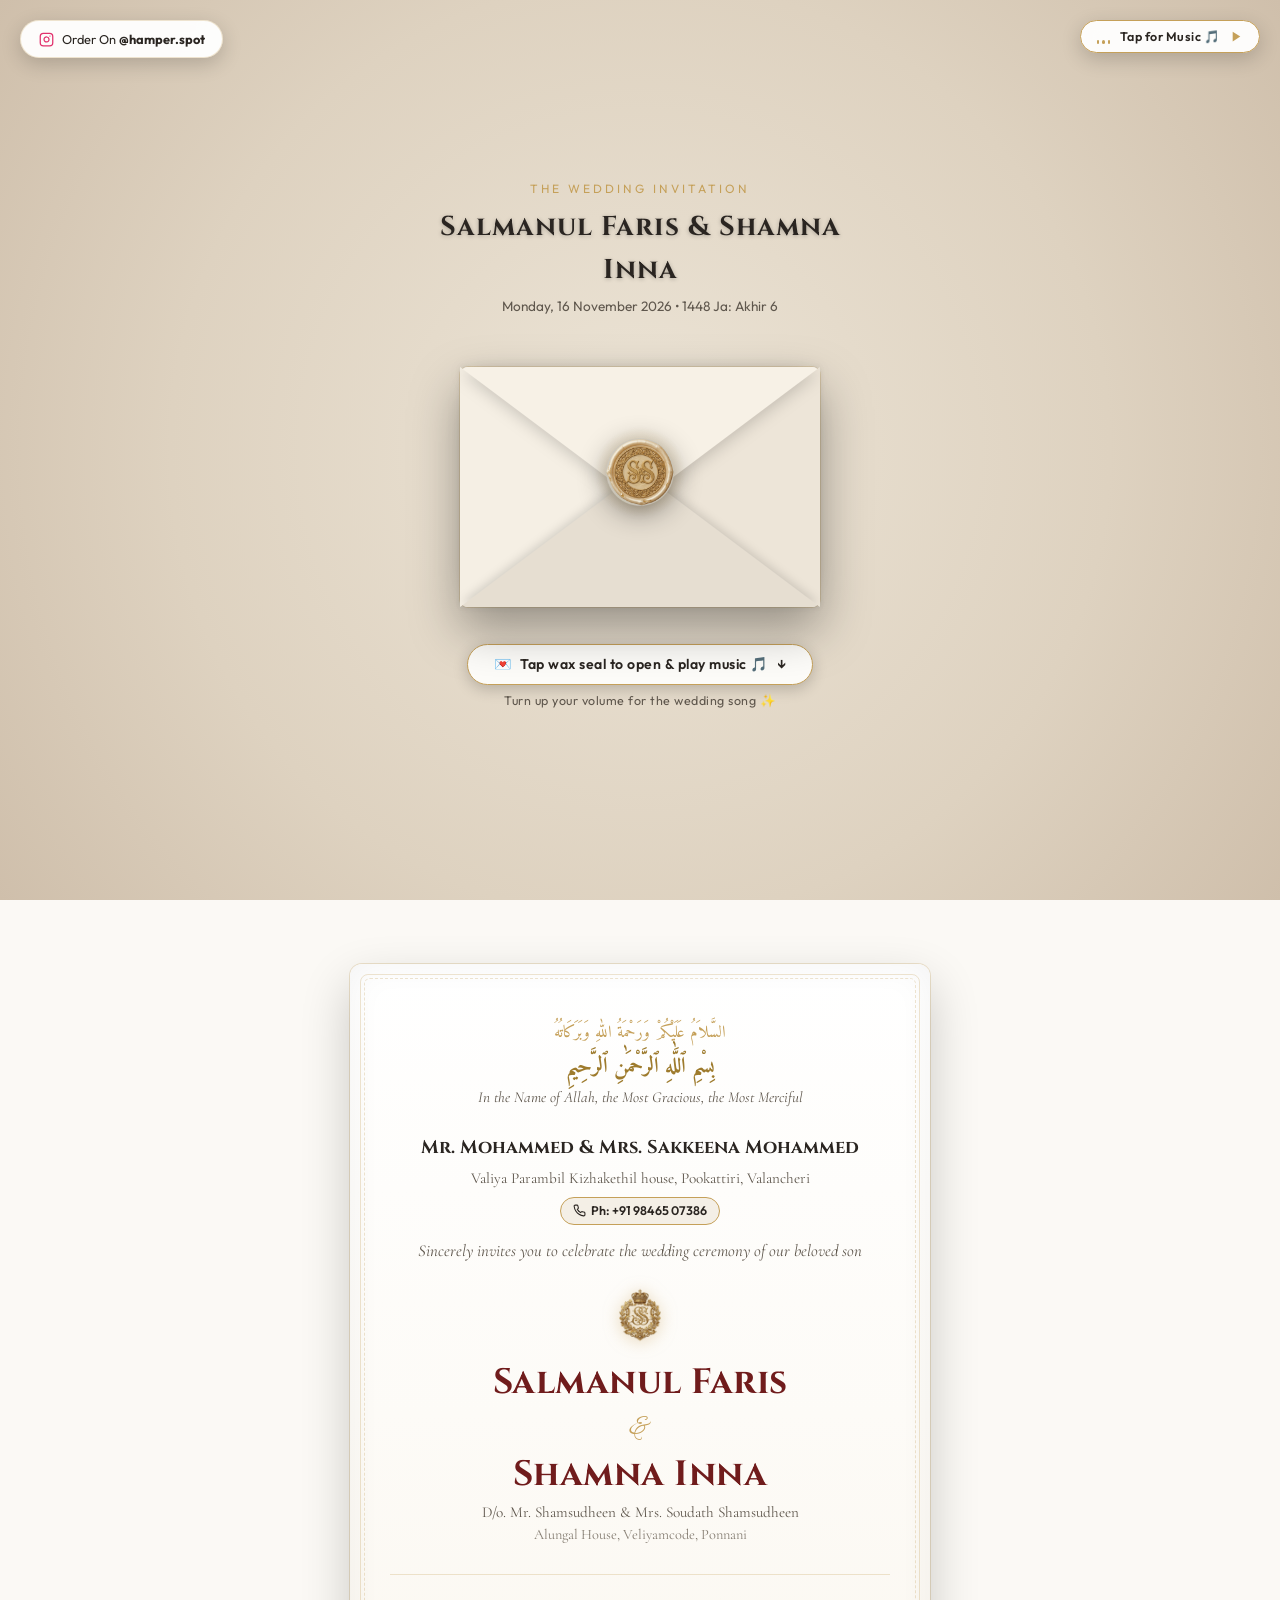
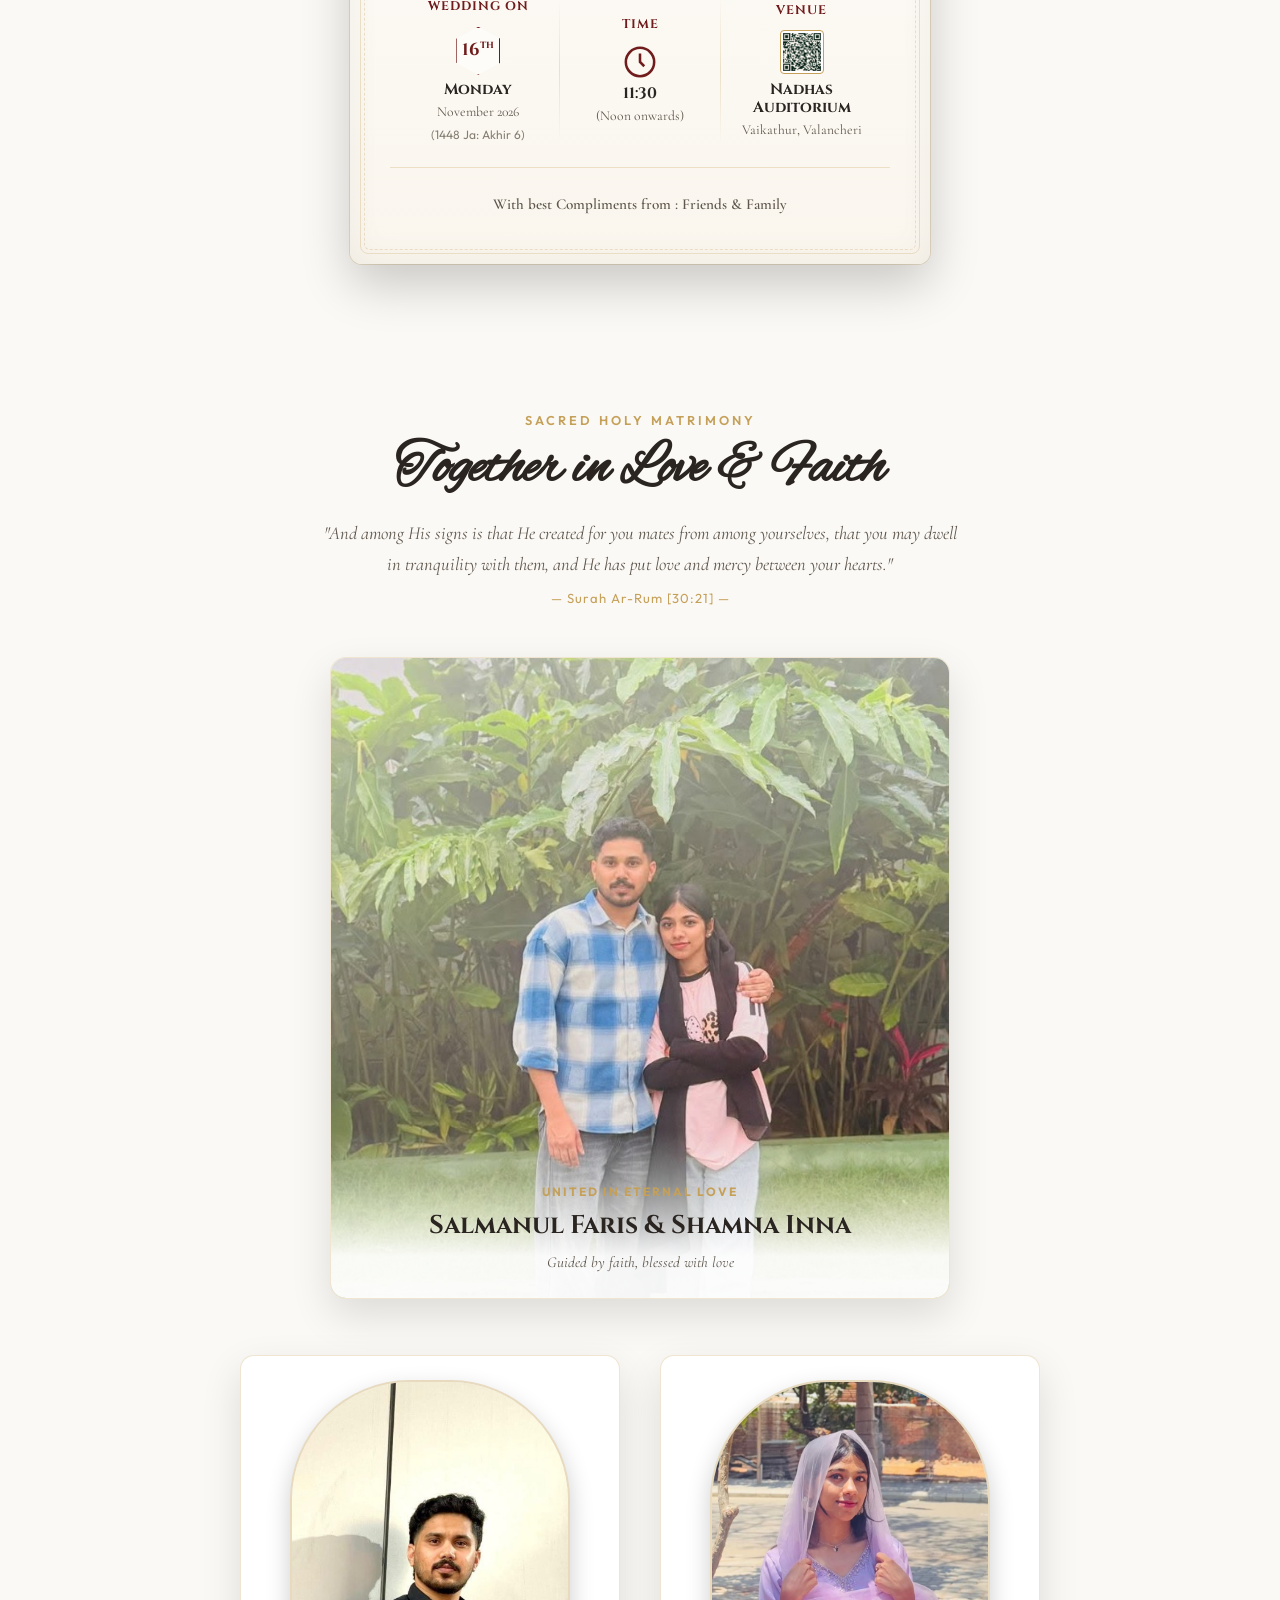
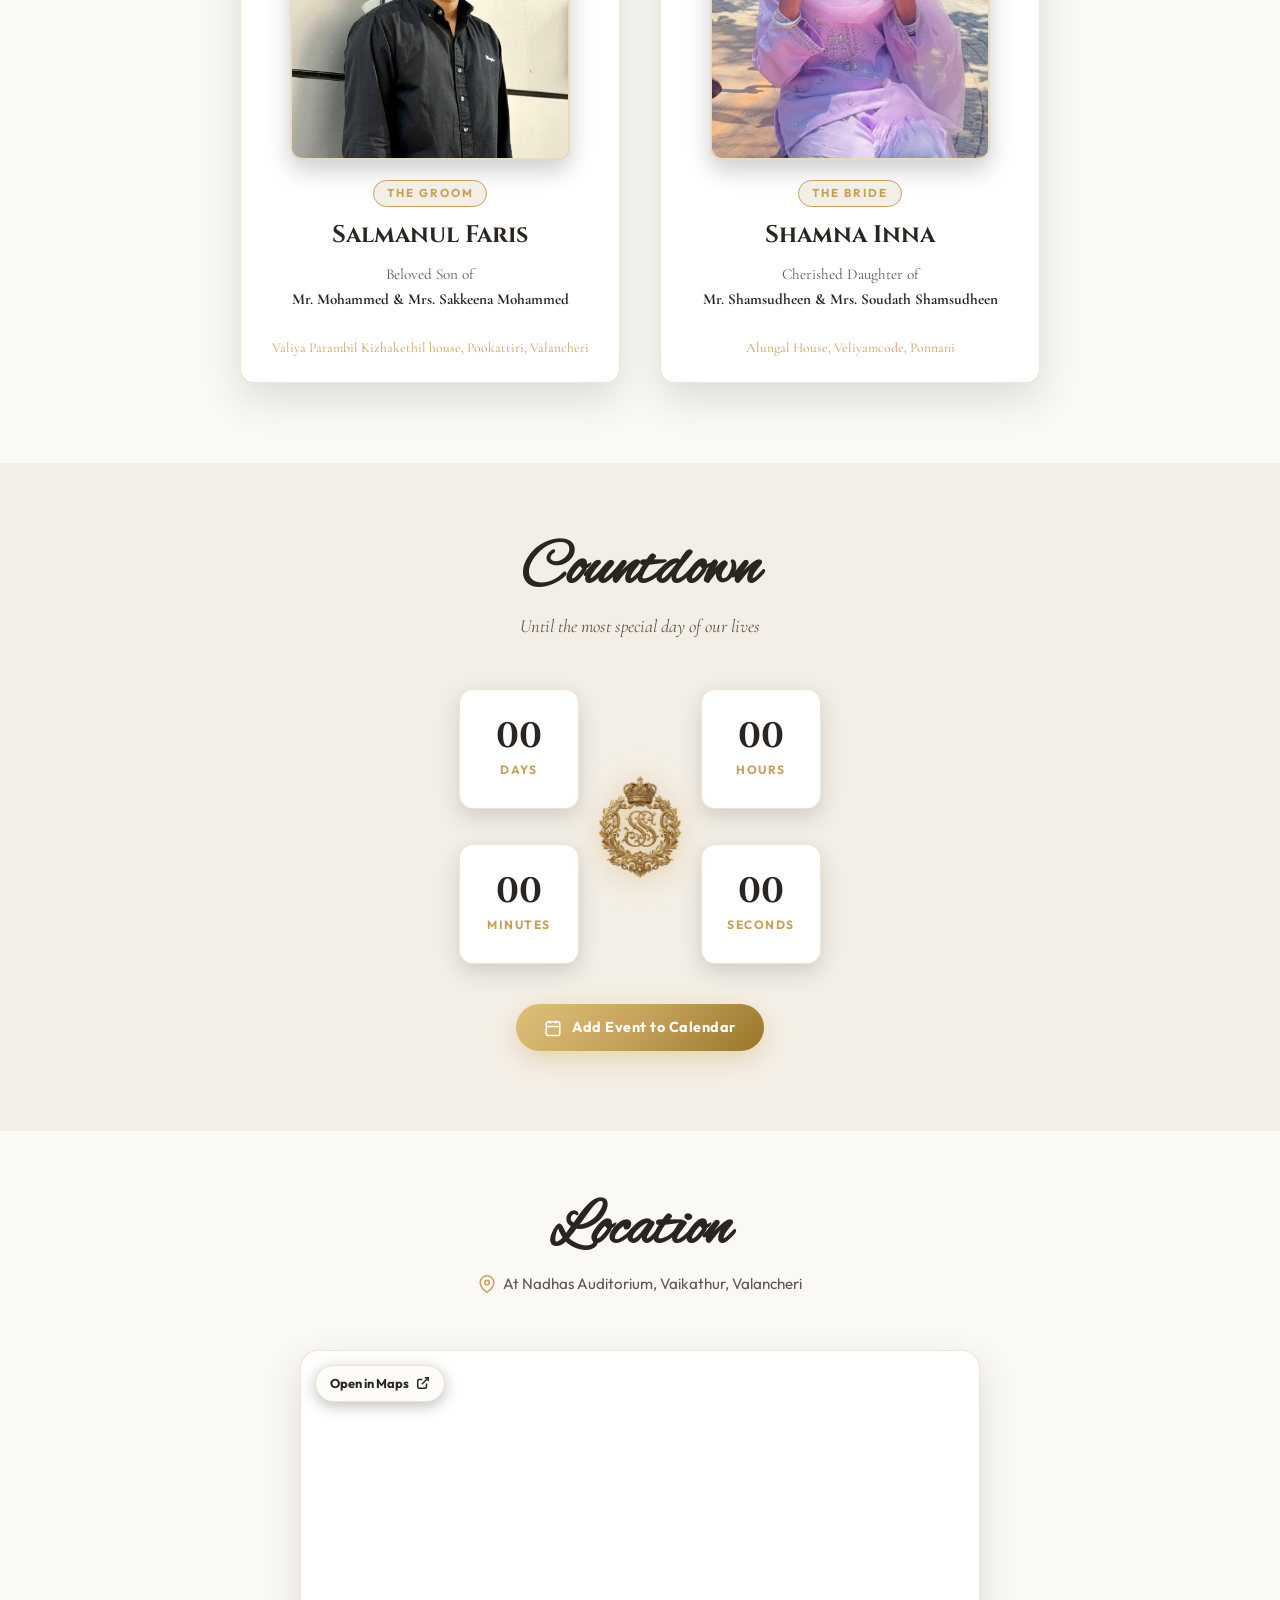
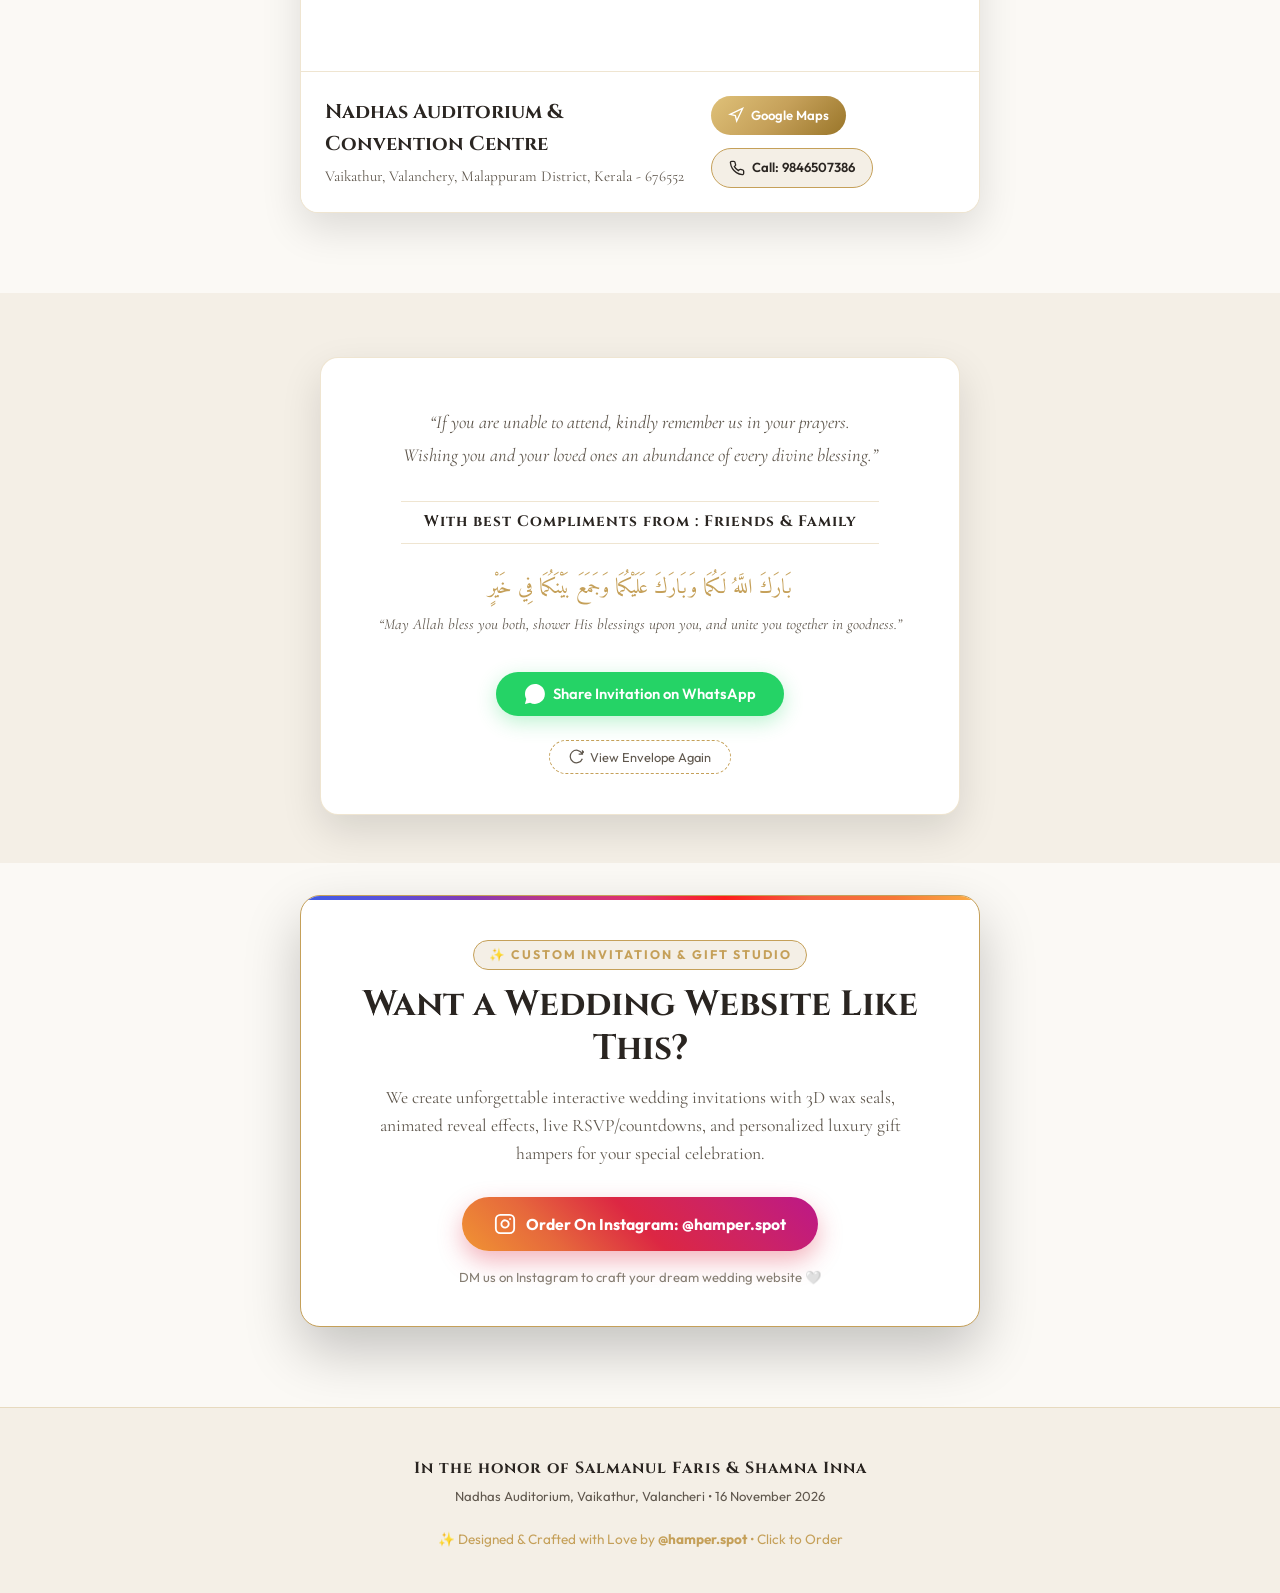
==== commit c7a33fbb: "Fix mobile audio playback: Universal MP3 & AAC format, Web Audio touch unlock, and fallback interact" ====
--- a/index.html
+++ b/index.html
@@ -84,12 +84,12 @@
 
       <!-- Call to Action Prompt Below Envelope -->
       <div class="envelope-bottom-cta">
-        <button class="btn-tap-seal-action" id="btnTapSealText" type="button">
-          <span class="tap-icon">✨</span>
-          <span class="tap-text">Tap the wax seal to open</span>
+        <button class="btn-tap-seal-action" id="btnTapSealText" type="button" aria-label="Tap to open invitation and hear song">
+          <span class="tap-icon">💌</span>
+          <span class="tap-text">Tap wax seal to open &amp; play music 🎵</span>
           <span class="tap-arrow">↓</span>
         </button>
-        <span class="envelope-sub-hint">Secure your royal invitation 🤍</span>
+        <span class="envelope-sub-hint">Turn up your volume for the wedding song ✨</span>
       </div>
 
     </div>
@@ -97,13 +97,13 @@
 
   <!-- ==========================================================================
        ROYAL AUDIO ELEMENT (Hob A3ma / Bi Saraha)
+       Universal MP3 & AAC format for 100% compatibility across iOS, Android, Safari, Chrome
        ========================================================================== -->
-  <audio id="weddingAudio" loop preload="auto">
-    <source src="assets/audio/hob-a3ma.webm" type="audio/webm">
-    <source src="assets/audio/bi-saraha-clean.m4a" type="audio/mp4">
+  <audio id="weddingAudio" loop preload="auto" playsinline webkit-playsinline>
+    <source src="assets/audio/hob-a3ma.mp3" type="audio/mpeg">
+    <source src="assets/audio/hob-a3ma.m4a" type="audio/mp4">
+    <source src="assets/audio/bi-saraha-clean.mp3" type="audio/mpeg">
   </audio>
-
-
 
   <!-- ==========================================================================
        FLOATING CONTROLS: ORDER PILL (LEFT) & MUSIC PILL (RIGHT)
@@ -134,7 +134,7 @@
         <span class="bar bar-2"></span>
         <span class="bar bar-3"></span>
       </div>
-      <span class="music-track-name">Hob A3ma • حب أعمى</span>
+      <span class="music-track-name" id="musicTrackName">Hob A3ma • حب أعمى</span>
       <span class="music-status-icon" aria-hidden="true">
         <svg class="icon-playing" width="13" height="13" viewBox="0 0 24 24" fill="none" stroke="currentColor" stroke-width="2.5" stroke-linecap="round" stroke-linejoin="round">
           <rect x="6" y="4" width="4" height="16"></rect>
--- a/css/style.css
+++ b/css/style.css
@@ -1111,6 +1111,20 @@
 .music-pill-btn.is-playing .icon-playing { display: block; }
 .music-pill-btn:not(.is-playing) .icon-playing { display: none; }
 .music-pill-btn:not(.is-playing) .icon-paused { display: block; }
+.music-pill-btn:not(.is-playing) {
+  animation: pulseMusicPill 2.2s infinite ease-in-out;
+}
+
+@keyframes pulseMusicPill {
+  0%, 100% {
+    box-shadow: 0 4px 15px rgba(197, 160, 89, 0.25);
+    border-color: var(--gold-primary);
+  }
+  50% {
+    box-shadow: 0 6px 24px rgba(197, 160, 89, 0.65);
+    border-color: var(--gold-light);
+  }
+}
 
 /* --------------------------------------------------------------------------
    6. HERO COVER SECTION (COHESIVE BACKGROUND PER THEME)
